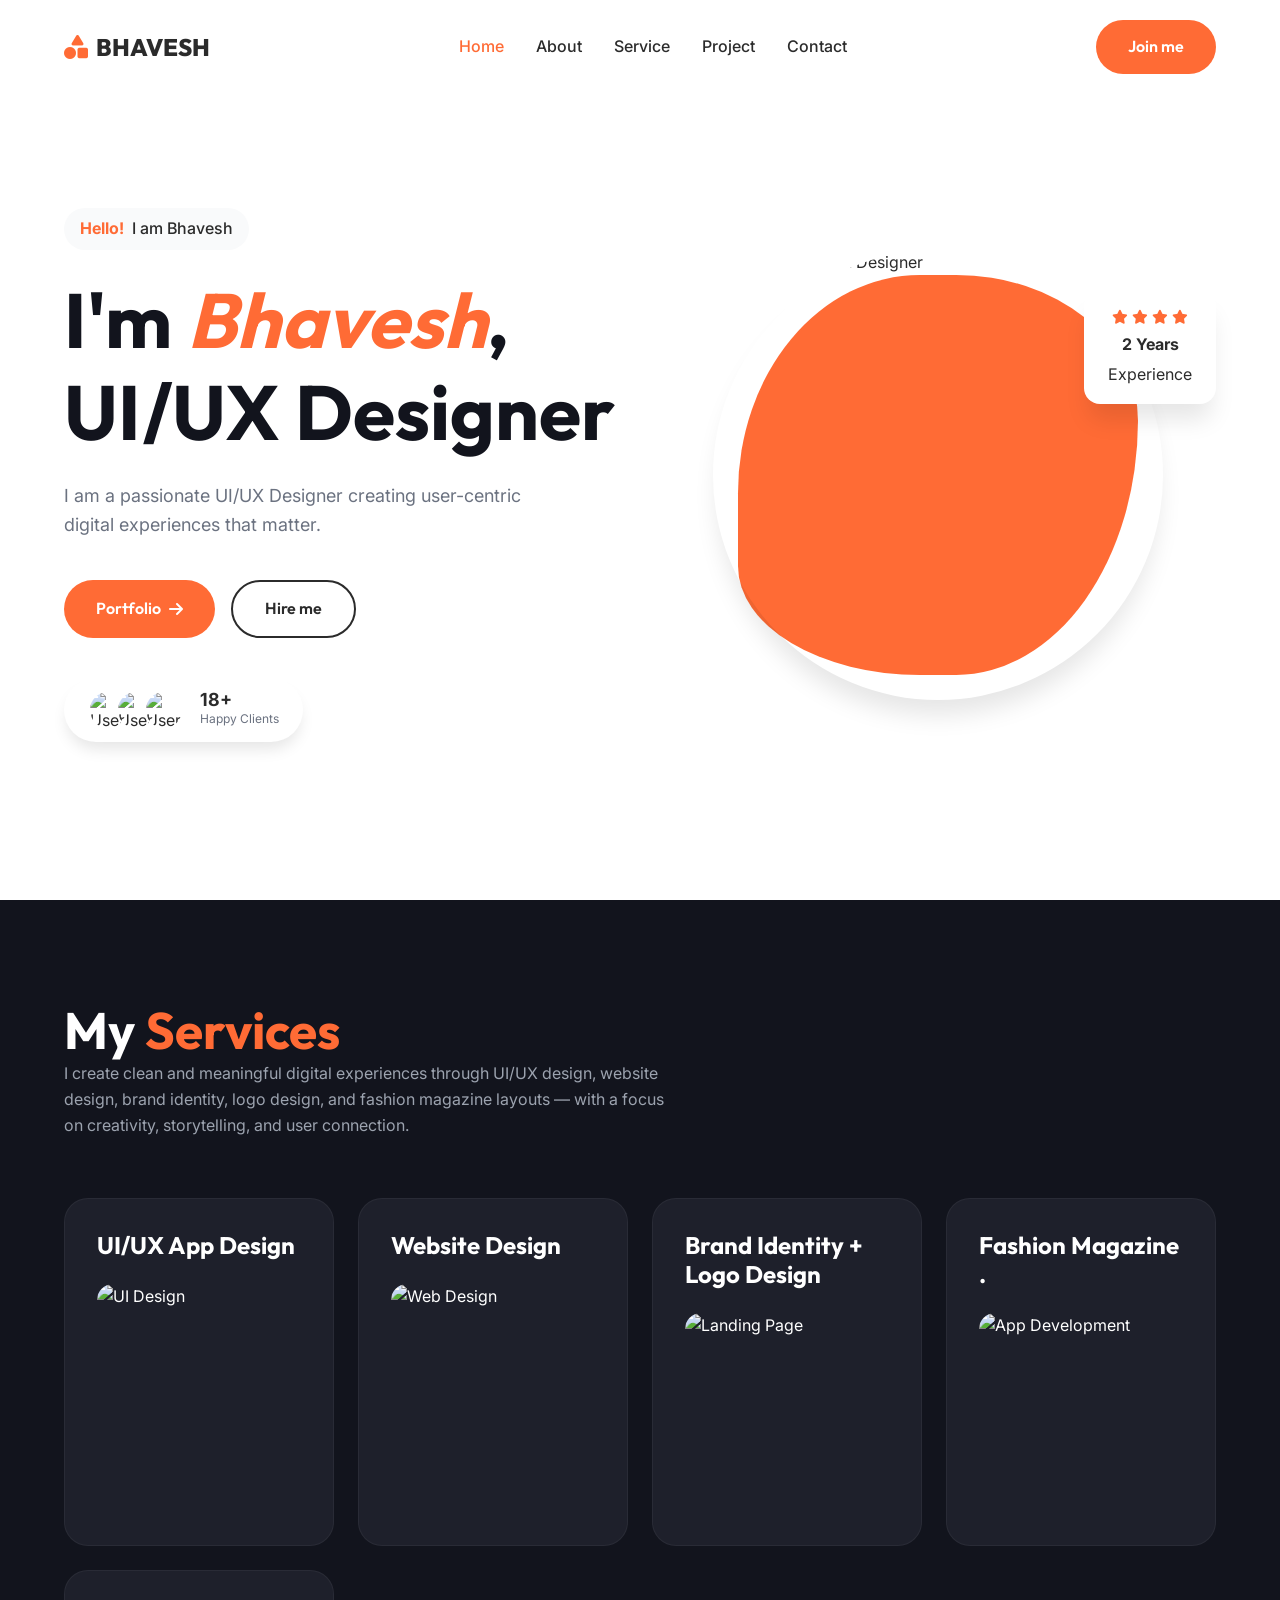
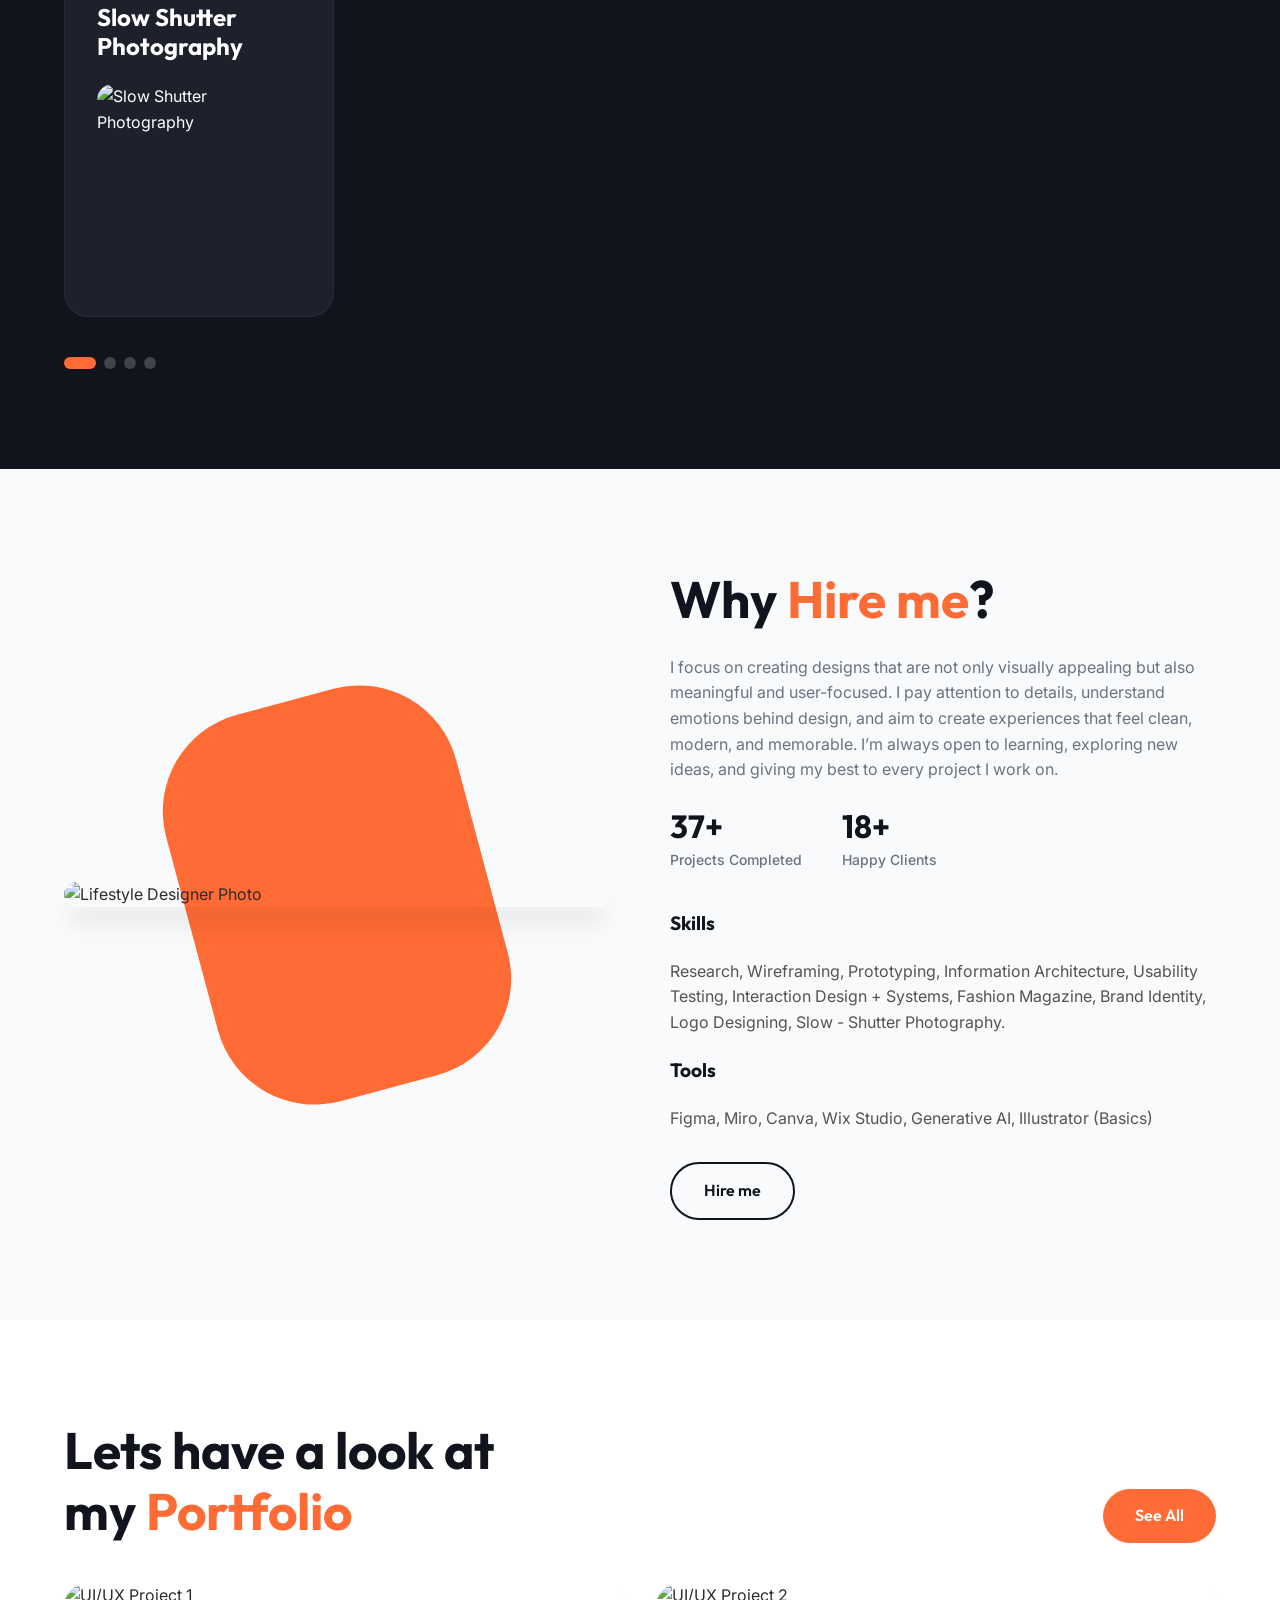
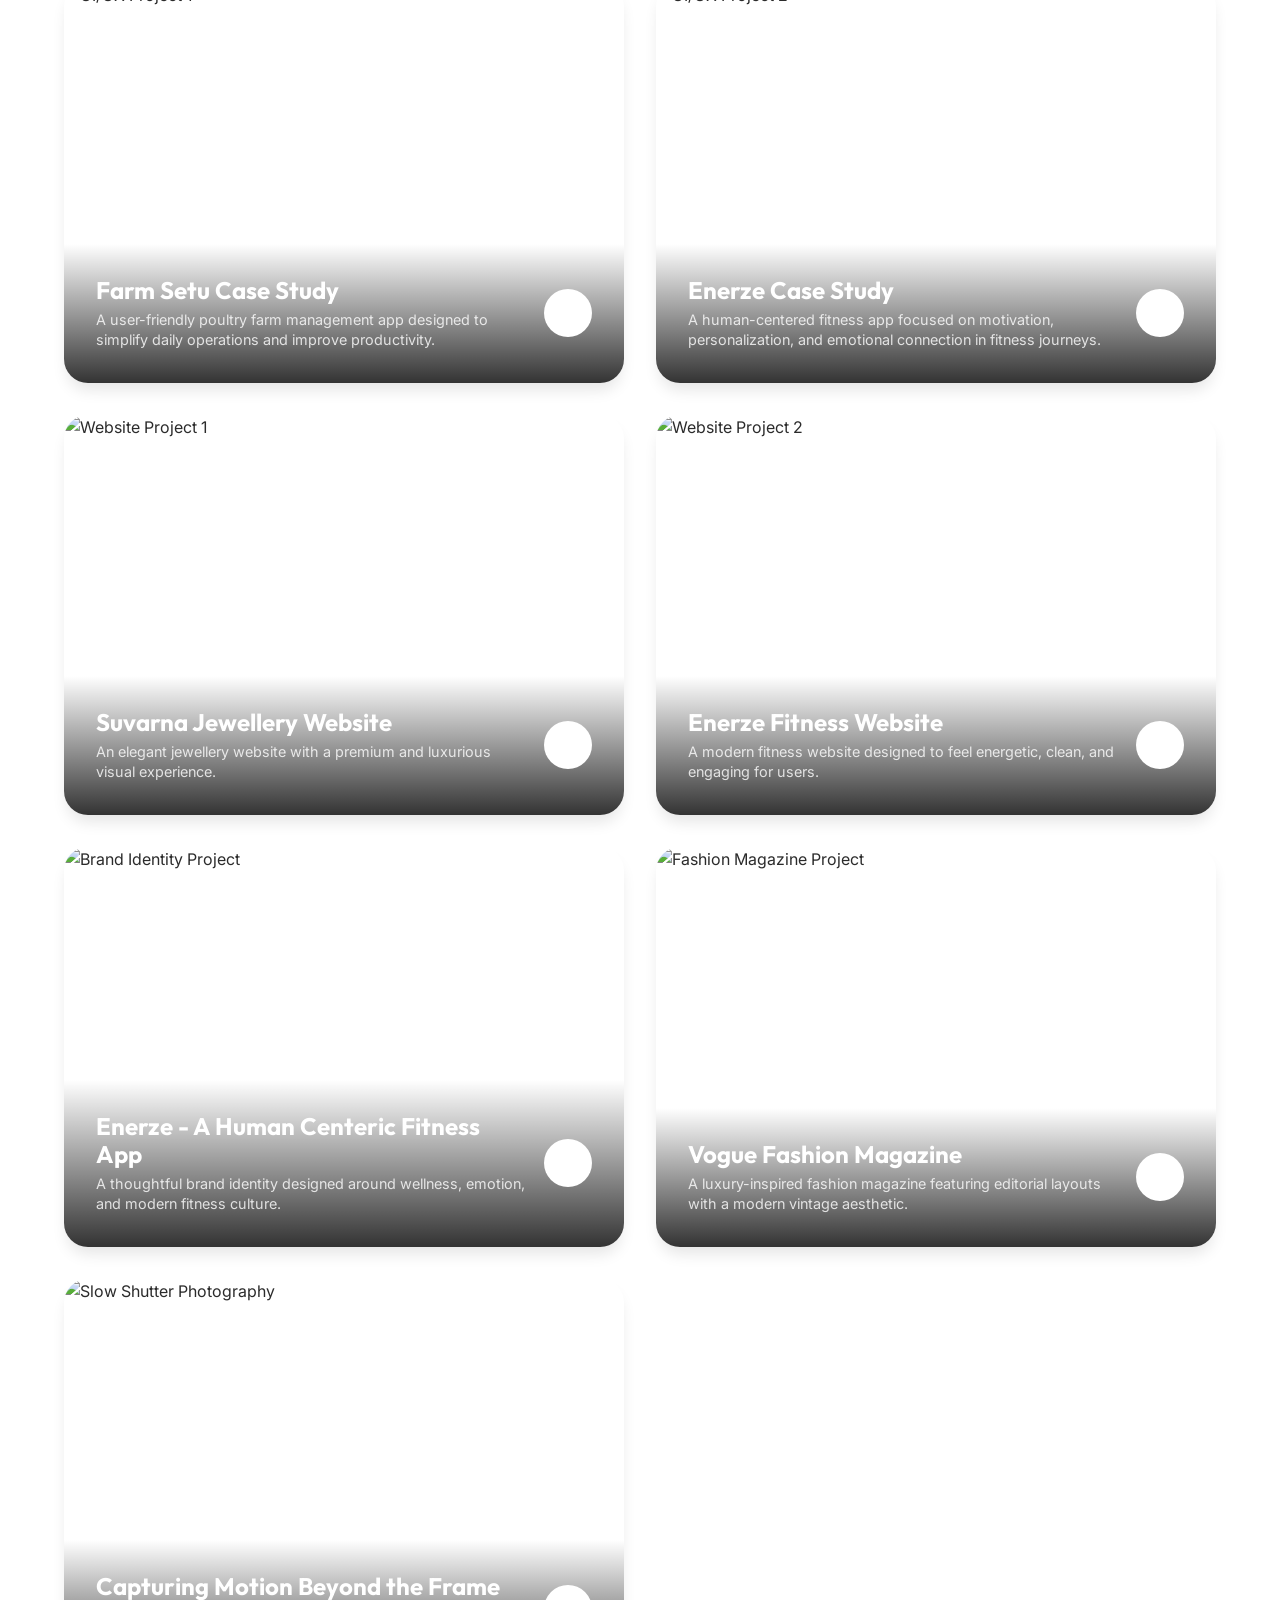
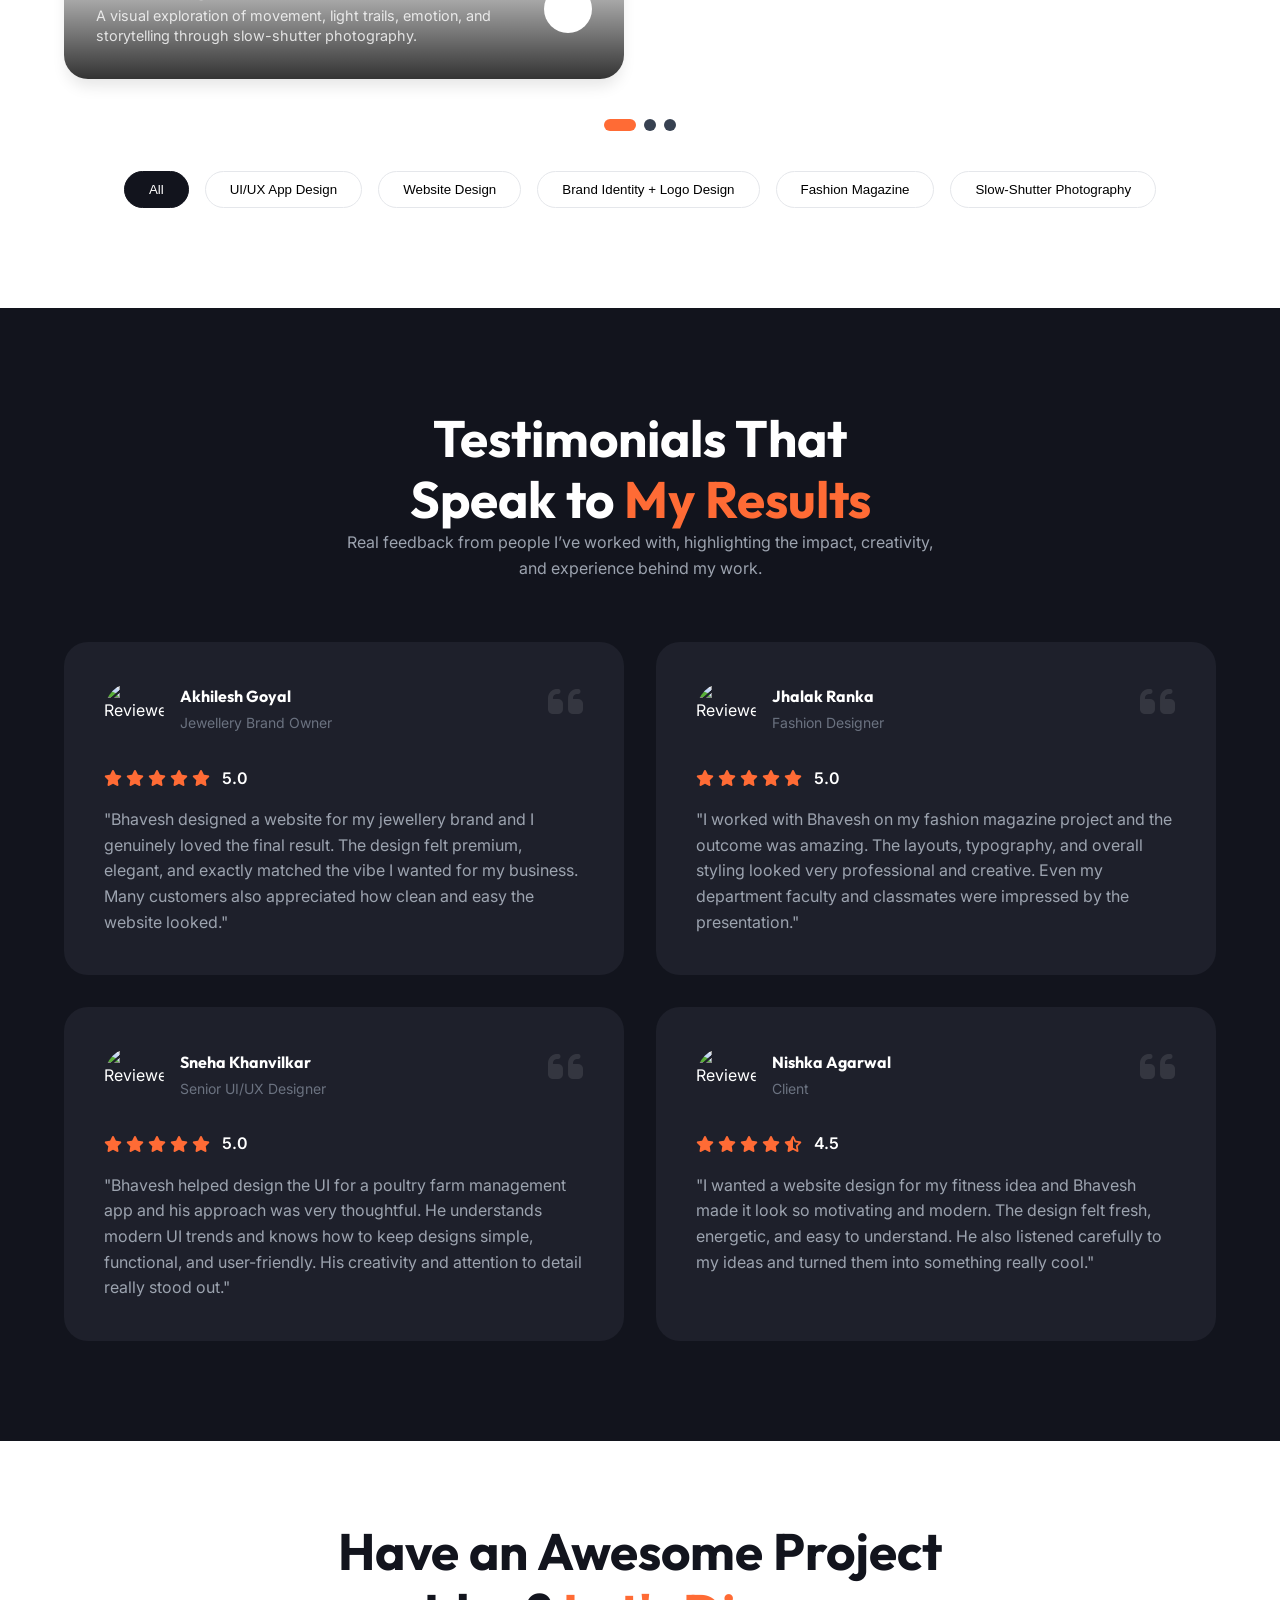
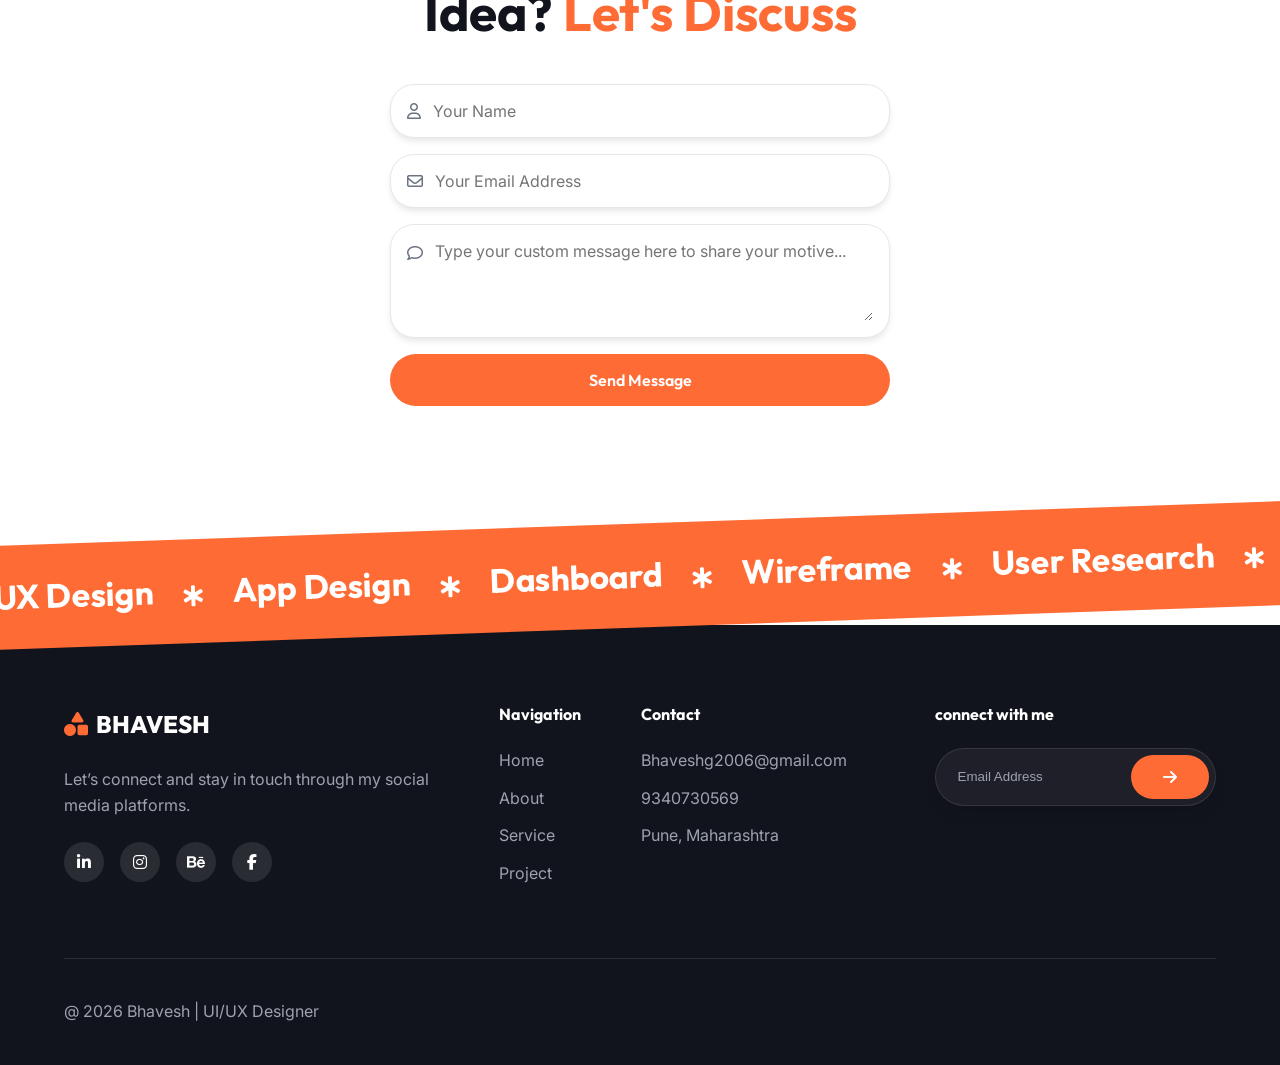
==== index.html @ 9fb7fb45 "Add files via upload" ====
<!DOCTYPE html>
<html lang="en">
<head>
    <meta charset="UTF-8">
    <meta name="viewport" content="width=device-width, initial-scale=1.0">
    <title>Bhavesh - UI/UX Designer</title>
    <link rel="stylesheet" href="styles.css">
    <!-- Google Fonts -->
    <link href="https://fonts.googleapis.com/css2?family=Outfit:wght@300;400;500;600;700;800&family=Inter:wght@400;500;600&display=swap" rel="stylesheet">
    <!-- FontAwesome for icons -->
    <link rel="stylesheet" href="https://cdnjs.cloudflare.com/ajax/libs/font-awesome/6.4.0/css/all.min.css">
</head>
<body>

    <!-- Sticky Navbar -->
    <header class="navbar" id="navbar">
        <div class="container nav-container">
            <a href="#" class="logo">
                <span class="icon"><i class="fa-solid fa-shapes"></i></span>
                BHAVESH
            </a>
            <nav class="nav-links">
                <a href="#home" class="active">Home</a>
                <a href="#about">About</a>
                <a href="#services">Service</a>
                <a href="#portfolio">Project</a>
                <a href="#contact">Contact</a>
            </nav>
            <a href="#contact" class="btn btn-primary">Join me</a>
            <button class="mobile-menu-btn"><i class="fa-solid fa-bars"></i></button>
        </div>
    </header>

    <!-- Hero Section -->
    <section class="hero" id="home">
        <div class="container hero-container">
            <div class="hero-content">
                <div class="hero-badge">
                    <span>Hello!</span> I am Bhavesh
                </div>
                <h1>I'm <i>Bhavesh</i>,<br>UI/UX Designer</h1>
                <p>I am a passionate UI/UX Designer creating user-centric digital experiences that matter.</p>
                
                <div class="hero-actions">
                    <a href="#portfolio" class="btn btn-primary">Portfolio <i class="fa-solid fa-arrow-right"></i></a>
                    <a href="#contact" class="btn btn-outline">Hire me</a>
                </div>
                
                <div class="social-proof-badge">
                    <div class="avatars">
                        <img src="assets/portrait_photo.png" alt="User">
                        <img src="https://randomuser.me/api/portraits/women/68.jpg" alt="User">
                        <img src="https://randomuser.me/api/portraits/men/46.jpg" alt="User">
                    </div>
                    <div class="proof-text">
                        <strong>18+</strong>
                        <span>Happy Clients</span>
                    </div>
                </div>
            </div>
            
            <div class="hero-image-wrapper">
                <div class="orange-blob"></div>
                <img src="assets/bhavesh_photo.jpg" alt="Bhavesh - UI/UX Designer" class="hero-portrait">
                
                <div class="floating-badge experience-badge">
                    <div class="stars">
                        <i class="fa-solid fa-star"></i>
                        <i class="fa-solid fa-star"></i>
                        <i class="fa-solid fa-star"></i>
                        <i class="fa-solid fa-star"></i>
                    </div>
                    <strong>2 Years</strong>
                    <span>Experience</span>
                </div>
            </div>
        </div>
    </section>

    <!-- My Services -->
    <section class="services section-dark" id="services">
        <div class="container">
            <div class="section-header">
                <h2>My <span>Services</span></h2>
                <p>I create clean and meaningful digital experiences through UI/UX design, website design, brand identity, logo design, and fashion magazine layouts — with a focus on creativity, storytelling, and user connection.</p>
            </div>
            
            <div class="services-grid">
                <!-- Card 1 -->
                <div class="service-card">
                    <div class="card-content">
                        <h3>UI/UX App Design</h3>
                        <div class="mockup-img">
                            <img src="assets/service_uiux.png" alt="UI Design">
                        </div>
                    </div>
                </div>
                <!-- Card 2 -->
                <div class="service-card">
                    <div class="card-content">
                        <h3>Website Design</h3>
                        <div class="mockup-img">
                            <img src="assets/service_website.png" alt="Web Design">
                        </div>
                    </div>
                </div>
                <!-- Card 3 -->
                <div class="service-card">
                    <div class="card-content">
                        <h3>Brand Identity + Logo Design</h3>
                        <div class="mockup-img">
                            <img src="assets/service_brand.png" alt="Landing Page">
                        </div>
                    </div>
                </div>
                <!-- Card 4 -->
                <div class="service-card">
                    <div class="card-content">
                        <h3>Fashion Magazine .</h3>
                        <div class="mockup-img">
                            <img src="assets/service_fashion.jpg" alt="App Development">
                        </div>
                    </div>
                </div>
                <!-- Card 5 -->
                <div class="service-card">
                    <div class="card-content">
                        <h3>Slow Shutter Photography</h3>
                        <div class="mockup-img">
                            <img src="assets/slowshutter.png" alt="Slow Shutter Photography">
                        </div>
                    </div>
                </div>
            </div>
            
            <div class="slider-dots">
                <span class="dot active"></span>
                <span class="dot"></span>
                <span class="dot"></span>
                <span class="dot"></span>
            </div>
        </div>
    </section>

    <!-- Why Hire Me -->
    <section class="why-hire-me" id="about">
        <div class="container split-layout">
            <div class="split-left">
                <div class="orange-blob-small"></div>
                <img src="assets/bhavesh_photo.jpg" alt="Lifestyle Designer Photo" class="lifestyle-photo">
            </div>
            <div class="split-right">
                <h2>Why <span>Hire me</span>?</h2>
                <p>I focus on creating designs that are not only visually appealing but also meaningful and user-focused. I pay attention to details, understand emotions behind design, and aim to create experiences that feel clean, modern, and memorable. I’m always open to learning, exploring new ideas, and giving my best to every project I work on.</p>
                
                <div class="stats-row">
                    <div class="stat-item">
                        <h3>37+</h3>
                        <p>Projects Completed</p>
                    </div>
                    <div class="stat-item">
                        <h3>18+</h3>
                        <p>Happy Clients</p>
                    </div>
                </div>
                
                <div class="skills-tools" style="margin: 30px 0;">
                    <div class="st-group" style="margin-bottom: 20px;">
                        <h3 style="font-size: 1.2rem; margin-bottom: 10px;">Skills</h3>
                        <p style="font-size: 1rem; color: var(--text-color); opacity: 0.8;">Research, Wireframing, Prototyping, Information Architecture, Usability Testing, Interaction Design + Systems, Fashion Magazine, Brand Identity, Logo Designing, Slow - Shutter Photography.</p>
                    </div>
                    <div class="st-group">
                        <h3 style="font-size: 1.2rem; margin-bottom: 10px;">Tools</h3>
                        <p style="font-size: 1rem; color: var(--text-color); opacity: 0.8;">Figma, Miro, Canva, Wix Studio, Generative AI, Illustrator (Basics)</p>
                    </div>
                </div>
                
                <a href="#contact" class="btn btn-outline-dark">Hire me</a>
            </div>
        </div>
    </section>

    <!-- Portfolio Section -->
    <section class="portfolio" id="portfolio">
        <div class="container">
            <div class="portfolio-header">
                <h2>Lets have a look at<br>my <span>Portfolio</span></h2>
                <a href="#" class="btn btn-primary">See All</a>
            </div>
            
            <div class="portfolio-grid">
                <!-- UI/UX App Design Projects -->
                <div class="portfolio-card" data-category="ui-ux-design">
                    <img src="assets/proj_farmsetu.png" alt="UI/UX Project 1">
                    <div class="card-overlay">
                        <div class="project-info" style="align-items: center;">
                            <div class="project-text" style="flex: 1; padding-right: 15px;">
                                <h3 style="margin-bottom: 5px;">Farm Setu Case Study</h3>
                                <p style="font-size: 0.9rem; color: rgba(255, 255, 255, 0.8); line-height: 1.4;">A user-friendly poultry farm management app designed to simplify daily operations and improve productivity.</p>
                            </div>
                            <a href="https://drive.google.com/drive/folders/1EF_bBRnTRsWuikPakg3Q8mgyDgQb2FhT?usp=drive_link" target="_blank" class="arrow-btn" style="flex-shrink: 0;"><i class="fa-solid fa-arrow-up-right"></i></a>
                        </div>
                    </div>
                </div>
                <div class="portfolio-card" data-category="ui-ux-design">
                    <img src="assets/proj_enerze_ui.png" alt="UI/UX Project 2">
                    <div class="card-overlay">
                        <div class="project-info" style="align-items: center;">
                            <div class="project-text" style="flex: 1; padding-right: 15px;">
                                <h3 style="margin-bottom: 5px;">Enerze Case Study</h3>
                                <p style="font-size: 0.9rem; color: rgba(255, 255, 255, 0.8); line-height: 1.4;">A human-centered fitness app focused on motivation, personalization, and emotional connection in fitness journeys.</p>
                            </div>
                            <a href="https://drive.google.com/drive/folders/1GV919676zjKVQd9qL3Yy5q_I9a2NFrxW?usp=drive_link" target="_blank" class="arrow-btn" style="flex-shrink: 0;"><i class="fa-solid fa-arrow-up-right"></i></a>
                        </div>
                    </div>
                </div>
                
                <!-- Website Design Projects -->
                <div class="portfolio-card" data-category="website-design">
                    <img src="assets/proj_suvarna.png" alt="Website Project 1">
                    <div class="card-overlay">
                        <div class="project-info" style="align-items: center;">
                            <div class="project-text" style="flex: 1; padding-right: 15px;">
                                <h3 style="margin-bottom: 5px;">Suvarna Jewellery Website</h3>
                                <p style="font-size: 0.9rem; color: rgba(255, 255, 255, 0.8); line-height: 1.4;">An elegant jewellery website with a premium and luxurious visual experience.</p>
                            </div>
                            <a href="https://drive.google.com/drive/folders/1lu3rRhd7HAnhIgp7hNqebp-u8Y56oe5R?usp=drive_link" target="_blank" class="arrow-btn" style="flex-shrink: 0;"><i class="fa-solid fa-arrow-up-right"></i></a>
                        </div>
                    </div>
                </div>
                <div class="portfolio-card" data-category="website-design">
                    <img src="assets/proj_enerze_web.png" alt="Website Project 2">
                    <div class="card-overlay">
                        <div class="project-info" style="align-items: center;">
                            <div class="project-text" style="flex: 1; padding-right: 15px;">
                                <h3 style="margin-bottom: 5px;">Enerze Fitness Website</h3>
                                <p style="font-size: 0.9rem; color: rgba(255, 255, 255, 0.8); line-height: 1.4;">A modern fitness website designed to feel energetic, clean, and engaging for users.</p>
                            </div>
                            <a href="https://drive.google.com/drive/folders/1wwlCuh2RdouvPPcEPeuqseq80A__HihN?usp=drive_link" target="_blank" class="arrow-btn" style="flex-shrink: 0;"><i class="fa-solid fa-arrow-up-right"></i></a>
                        </div>
                    </div>
                </div>
                
                <!-- Brand Identity + Logo Design -->
                <div class="portfolio-card" data-category="brand-identity">
                    <img src="assets/proj_enerze_brand.png" alt="Brand Identity Project">
                    <div class="card-overlay">
                        <div class="project-info" style="align-items: center;">
                            <div class="project-text" style="flex: 1; padding-right: 15px;">
                                <h3 style="margin-bottom: 5px;">Enerze - A Human Centeric Fitness App</h3>
                                <p style="font-size: 0.9rem; color: rgba(255, 255, 255, 0.8); line-height: 1.4;">A thoughtful brand identity designed around wellness, emotion, and modern fitness culture.</p>
                            </div>
                            <a href="https://drive.google.com/drive/folders/1aCTPs8X3vYUVm7zhaO5v2m0--A7r2L4U?usp=drive_link" target="_blank" class="arrow-btn" style="flex-shrink: 0;"><i class="fa-solid fa-arrow-up-right"></i></a>
                        </div>
                    </div>
                </div>
                
                <!-- Fashion Magazine -->
                <div class="portfolio-card" data-category="fashion-magazine">
                    <img src="assets/proj_vogue.png" alt="Fashion Magazine Project">
                    <div class="card-overlay">
                        <div class="project-info" style="align-items: center;">
                            <div class="project-text" style="flex: 1; padding-right: 15px;">
                                <h3 style="margin-bottom: 5px;">Vogue Fashion Magazine</h3>
                                <p style="font-size: 0.9rem; color: rgba(255, 255, 255, 0.8); line-height: 1.4;">A luxury-inspired fashion magazine featuring editorial layouts with a modern vintage aesthetic.</p>
                            </div>
                            <a href="https://drive.google.com/drive/folders/155RbduFzEZIZ7FCrZx2Irq9E_95pd9y2?usp=drive_link" target="_blank" class="arrow-btn" style="flex-shrink: 0;"><i class="fa-solid fa-arrow-up-right"></i></a>
                        </div>
                    </div>
                </div>
                
                <!-- Slow Shutter Photography -->
                <div class="portfolio-card" data-category="slow-shutter">
                    <img src="assets/proj_slowshutter_cover.png" alt="Slow Shutter Photography">
                    <div class="card-overlay">
                        <div class="project-info" style="align-items: center;">
                            <div class="project-text" style="flex: 1; padding-right: 15px;">
                                <h3 style="margin-bottom: 5px;">Capturing Motion Beyond the Frame</h3>
                                <p style="font-size: 0.9rem; color: rgba(255, 255, 255, 0.8); line-height: 1.4;">A visual exploration of movement, light trails, emotion, and storytelling through slow-shutter photography.</p>
                            </div>
                            <a href="https://drive.google.com/drive/folders/1E2UBn8DbjGmN8yY08xZIDGSNAuygYSKO?usp=drive_link" target="_blank" class="arrow-btn" style="flex-shrink: 0;"><i class="fa-solid fa-arrow-up-right"></i></a>
                        </div>
                    </div>
                </div>
            </div>
            
            <div class="slider-dots center-dots mt-40">
                <span class="dot active"></span>
                <span class="dot"></span>
                <span class="dot"></span>
            </div>

            <div class="portfolio-filters mt-40">
                <button class="filter-btn active" data-filter="all">All</button>
                <button class="filter-btn" data-filter="ui-ux-design">UI/UX App Design</button>
                <button class="filter-btn" data-filter="website-design">Website Design</button>
                <button class="filter-btn" data-filter="brand-identity">Brand Identity + Logo Design</button>
                <button class="filter-btn" data-filter="fashion-magazine">Fashion Magazine</button>
                <button class="filter-btn" data-filter="slow-shutter">Slow-Shutter Photography</button>
            </div>
        </div>
    </section>

    <!-- Testimonials -->
    <section class="testimonials section-dark">
        <div class="container">
            <div class="section-header center">
                <h2>Testimonials That<br>Speak to <span>My Results</span></h2>
                <p>Real feedback from people I’ve worked with, highlighting the impact, creativity, and experience behind my work.</p>
            </div>
            
            <div class="testimonial-grid">
                <div class="testimonial-card">
                    <i class="fa-solid fa-quote-left quote-icon"></i>
                    <div class="reviewer">
                        <img src="assets/testi_akhilesh.jpg" alt="Reviewer">
                        <div class="reviewer-info">
                            <h4>Akhilesh Goyal</h4>
                            <span>Jewellery Brand Owner</span>
                        </div>
                    </div>
                    <div class="stars">
                        <i class="fa-solid fa-star"></i><i class="fa-solid fa-star"></i><i class="fa-solid fa-star"></i><i class="fa-solid fa-star"></i><i class="fa-solid fa-star"></i>
                        <span>5.0</span>
                    </div>
                    <p>"Bhavesh designed a website for my jewellery brand and I genuinely loved the final result. The design felt premium, elegant, and exactly matched the vibe I wanted for my business. Many customers also appreciated how clean and easy the website looked."</p>
                </div>
                
                <div class="testimonial-card">
                    <i class="fa-solid fa-quote-left quote-icon"></i>
                    <div class="reviewer">
                        <img src="assets/testi_jhalak.png" alt="Reviewer">
                        <div class="reviewer-info">
                            <h4>Jhalak Ranka</h4>
                            <span>Fashion Designer</span>
                        </div>
                    </div>
                    <div class="stars">
                        <i class="fa-solid fa-star"></i><i class="fa-solid fa-star"></i><i class="fa-solid fa-star"></i><i class="fa-solid fa-star"></i><i class="fa-solid fa-star"></i>
                        <span>5.0</span>
                    </div>
                    <p>"I worked with Bhavesh on my fashion magazine project and the outcome was amazing. The layouts, typography, and overall styling looked very professional and creative. Even my department faculty and classmates were impressed by the presentation."</p>
                </div>
                
                <div class="testimonial-card">
                    <i class="fa-solid fa-quote-left quote-icon"></i>
                    <div class="reviewer">
                        <img src="assets/testi_sneha.jpg" alt="Reviewer">
                        <div class="reviewer-info">
                            <h4>Sneha Khanvilkar</h4>
                            <span>Senior UI/UX Designer</span>
                        </div>
                    </div>
                    <div class="stars">
                        <i class="fa-solid fa-star"></i><i class="fa-solid fa-star"></i><i class="fa-solid fa-star"></i><i class="fa-solid fa-star"></i><i class="fa-solid fa-star"></i>
                        <span>5.0</span>
                    </div>
                    <p>"Bhavesh helped design the UI for a poultry farm management app and his approach was very thoughtful. He understands modern UI trends and knows how to keep designs simple, functional, and user-friendly. His creativity and attention to detail really stood out."</p>
                </div>
                
                <div class="testimonial-card">
                    <i class="fa-solid fa-quote-left quote-icon"></i>
                    <div class="reviewer">
                        <img src="assets/testi_nishka.jpg" alt="Reviewer">
                        <div class="reviewer-info">
                            <h4>Nishka Agarwal</h4>
                            <span>Client</span>
                        </div>
                    </div>
                    <div class="stars">
                        <i class="fa-solid fa-star"></i><i class="fa-solid fa-star"></i><i class="fa-solid fa-star"></i><i class="fa-solid fa-star"></i><i class="fa-solid fa-star-half-stroke"></i>
                        <span>4.5</span>
                    </div>
                    <p>"I wanted a website design for my fitness idea and Bhavesh made it look so motivating and modern. The design felt fresh, energetic, and easy to understand. He also listened carefully to my ideas and turned them into something really cool."</p>
                </div>
            </div>
        </div>
    </section>

    <!-- CTA Banner -->
    <section class="cta-banner" id="contact">
        <div class="container center">
            <h2>Have an Awesome Project<br>Idea? <span>Let's Discuss</span></h2>
            
            <form action="https://formspree.io/f/xlgvprko" method="POST" class="contact-form">
                <div class="input-wrapper">
                    <i class="fa-regular fa-user"></i>
                    <input type="text" name="name" placeholder="Your Name" required>
                </div>
                <div class="input-wrapper">
                    <i class="fa-regular fa-envelope"></i>
                    <input type="email" name="email" placeholder="Your Email Address" required>
                </div>
                <div class="input-wrapper" style="align-items: flex-start; padding-top: 16px;">
                    <i class="fa-regular fa-comment" style="margin-top: 4px;"></i>
                    <textarea name="message" placeholder="Type your custom message here to share your motive..." rows="4" required style="width: 100%; border: none; outline: none; font-family: var(--font-body); font-size: 16px; resize: vertical; background: transparent;"></textarea>
                </div>
                <button type="submit" class="btn btn-primary" style="width: 100%; justify-content: center; padding: 16px;">Send Message</button>
            </form>
        </div>
    </section>

    <!-- Scrolling Marquee -->
    <div class="marquee-wrapper">
        <div class="marquee">
            <span>UX Design</span> <i class="fa-solid fa-star-of-life"></i>
            <span>App Design</span> <i class="fa-solid fa-star-of-life"></i>
            <span>Dashboard</span> <i class="fa-solid fa-star-of-life"></i>
            <span>Wireframe</span> <i class="fa-solid fa-star-of-life"></i>
            <span>User Research</span> <i class="fa-solid fa-star-of-life"></i>
            <!-- Duplicate for infinite scroll -->
            <span>UX Design</span> <i class="fa-solid fa-star-of-life"></i>
            <span>App Design</span> <i class="fa-solid fa-star-of-life"></i>
            <span>Dashboard</span> <i class="fa-solid fa-star-of-life"></i>
            <span>Wireframe</span> <i class="fa-solid fa-star-of-life"></i>
            <span>User Research</span> <i class="fa-solid fa-star-of-life"></i>
        </div>
    </div>

    <!-- Footer -->
    <footer class="footer section-dark">
        <div class="container">
            <div class="footer-top">
                <div class="footer-brand">
                    <a href="#" class="logo">
                        <span class="icon"><i class="fa-solid fa-shapes"></i></span>
                        BHAVESH
                    </a>
                    <p>Let’s connect and stay in touch through my social media platforms.</p>
                    <div class="social-links">
                        <a href="https://www.linkedin.com/in/bhavesh-goyal-04851234a" target="_blank"><i class="fa-brands fa-linkedin-in"></i></a>
                        <a href="https://www.instagram.com/_whynot.be_?igsh=dDE4NHVvMzBtOGp6" target="_blank"><i class="fa-brands fa-instagram"></i></a>
                        <a href="https://www.behance.net/onlinebuddy2" target="_blank"><i class="fa-brands fa-behance"></i></a>
                        <a href="https://www.facebook.com/bhavesh.goyal.754570" target="_blank"><i class="fa-brands fa-facebook-f"></i></a>
                    </div>
                </div>
                
                <div class="footer-links">
                    <div class="link-column">
                        <h4>Navigation</h4>
                        <a href="#home">Home</a>
                        <a href="#about">About</a>
                        <a href="#services">Service</a>
                        <a href="#portfolio">Project</a>
                    </div>
                    <div class="link-column">
                        <h4>Contact</h4>
                        <a href="mailto:Bhaveshg2006@gmail.com">Bhaveshg2006@gmail.com</a>
                        <a href="tel:9340730569">9340730569</a>
                        <a href="#">Pune, Maharashtra</a>
                    </div>
                </div>
                
                <div class="footer-newsletter">
                    <h4>connect with me</h4>
                    <form class="email-form dark-form">
                        <input type="email" placeholder="Email Address" required>
                        <button type="submit" class="btn btn-primary"><i class="fa-solid fa-arrow-right"></i></button>
                    </form>
                </div>
            </div>
            
            <div class="footer-bottom">
                <p>@ 2026 Bhavesh | UI/UX Designer</p>
            </div>
        </div>
    </footer>

    <script src="script.js"></script>
</body>
</html>
---- styles.css ----
/* ========== VARIABLES ========== */
:root {
    --primary: #FF6B35;
    --primary-light: #FF8559;
    --dark: #12141D;
    --dark-card: #1E202B;
    --text-dark: #2B2B2B;
    --text-light: #6B7280;
    --bg-white: #FFFFFF;
    --bg-gray: #F9FAFB;
    
    --font-heading: 'Outfit', sans-serif;
    --font-body: 'Inter', sans-serif;
    
    --radius-sm: 8px;
    --radius-md: 16px;
    --radius-lg: 24px;
    --radius-full: 9999px;
    
    --shadow-sm: 0 4px 6px -1px rgba(0, 0, 0, 0.1);
    --shadow-md: 0 10px 15px -3px rgba(0, 0, 0, 0.1);
    --shadow-lg: 0 20px 25px -5px rgba(0, 0, 0, 0.1);
    
    --transition: all 0.3s ease;
}

/* ========== RESET & BASE ========== */
* {
    margin: 0;
    padding: 0;
    box-sizing: border-box;
}

html {
    scroll-behavior: smooth;
}

body {
    font-family: var(--font-body);
    color: var(--text-dark);
    background-color: var(--bg-white);
    line-height: 1.6;
    overflow-x: hidden;
}

h1, h2, h3, h4, h5, h6 {
    font-family: var(--font-heading);
    font-weight: 700;
    line-height: 1.2;
    color: var(--dark);
}

h1 { font-size: clamp(40px, 6vw, 80px); }
h2 { font-size: clamp(32px, 4vw, 56px); }
h3 { font-size: 24px; }

a {
    text-decoration: none;
    color: inherit;
    transition: var(--transition);
}

ul {
    list-style: none;
}

img {
    max-width: 100%;
    height: auto;
    display: block;
}

.container {
    width: 100%;
    max-width: 1200px;
    margin: 0 auto;
    padding: 0 24px;
}

.section-dark {
    background-color: var(--dark);
    color: var(--bg-white);
}

.section-dark h2, .section-dark h3, .section-dark h4 {
    color: var(--bg-white);
}

.section-dark p {
    color: #9CA3AF;
}

section {
    padding: 100px 0;
}

.center {
    text-align: center;
}

.mt-40 {
    margin-top: 40px;
}

/* Typography Highlights */
h1 i, h2 i, h3 i {
    color: var(--primary);
    font-style: italic;
}

h2 span {
    color: var(--primary);
}

/* ========== BUTTONS ========== */
.btn {
    display: inline-flex;
    align-items: center;
    justify-content: center;
    gap: 8px;
    padding: 14px 32px;
    border-radius: var(--radius-full);
    font-family: var(--font-heading);
    font-weight: 600;
    font-size: 16px;
    cursor: pointer;
    transition: var(--transition);
    border: none;
}

.btn-primary {
    background-color: var(--primary);
    color: white;
}

.btn-primary:hover {
    background-color: var(--primary-light);
    transform: translateY(-2px);
    box-shadow: 0 10px 20px rgba(255, 107, 53, 0.3);
}

.btn-outline {
    background-color: transparent;
    color: var(--text-dark);
    border: 2px solid var(--text-dark);
}

.btn-outline:hover {
    background-color: var(--text-dark);
    color: white;
}

.btn-outline-dark {
    background-color: transparent;
    color: var(--dark);
    border: 2px solid var(--dark);
}

.btn-outline-dark:hover {
    background-color: var(--dark);
    color: white;
}

.arrow-btn {
    width: 48px;
    height: 48px;
    border-radius: 50%;
    background-color: var(--dark);
    color: white;
    display: flex;
    align-items: center;
    justify-content: center;
    font-size: 20px;
}

.arrow-btn:hover {
    background-color: var(--primary);
    transform: rotate(45deg);
}

/* ========== NAVBAR ========== */
.navbar {
    position: fixed;
    top: 0;
    left: 0;
    width: 100%;
    padding: 20px 0;
    z-index: 1000;
    transition: var(--transition);
    background-color: transparent;
}

.navbar.scrolled {
    background-color: rgba(255, 255, 255, 0.95);
    backdrop-filter: blur(10px);
    box-shadow: var(--shadow-sm);
    padding: 15px 0;
}

.nav-container {
    display: flex;
    justify-content: space-between;
    align-items: center;
}

.logo {
    font-family: var(--font-heading);
    font-weight: 800;
    font-size: 24px;
    display: flex;
    align-items: center;
    gap: 8px;
}

.logo .icon {
    color: var(--primary);
}

.nav-links {
    display: flex;
    gap: 32px;
}

.nav-links a {
    font-weight: 500;
    color: var(--text-dark);
    position: relative;
}

.nav-links a:hover, .nav-links a.active {
    color: var(--primary);
}

.mobile-menu-btn {
    display: none;
    background: none;
    border: none;
    font-size: 24px;
    cursor: pointer;
}

/* ========== HERO SECTION ========== */
.hero {
    padding-top: 150px;
    min-height: 100vh;
    display: flex;
    align-items: center;
}

.hero-container {
    display: flex;
    align-items: center;
    justify-content: space-between;
    gap: 40px;
}

.hero-content {
    flex: 1;
}

.hero-badge {
    display: inline-flex;
    align-items: center;
    gap: 8px;
    padding: 8px 16px;
    background-color: var(--bg-gray);
    border-radius: var(--radius-full);
    font-weight: 500;
    margin-bottom: 24px;
}

.hero-badge span {
    color: var(--primary);
    font-weight: 700;
}

.hero h1 {
    margin-bottom: 24px;
}

.hero p {
    font-size: 18px;
    color: var(--text-light);
    max-width: 480px;
    margin-bottom: 40px;
}

.hero-actions {
    display: flex;
    gap: 16px;
    margin-bottom: 40px;
}

.social-proof-badge {
    display: flex;
    align-items: center;
    gap: 16px;
    background: white;
    padding: 12px 24px;
    border-radius: var(--radius-full);
    box-shadow: var(--shadow-md);
    width: fit-content;
}

.avatars {
    display: flex;
}

.avatars img {
    width: 40px;
    height: 40px;
    border-radius: 50%;
    border: 2px solid white;
    margin-left: -12px;
    object-fit: cover;
}

.avatars img:first-child {
    margin-left: 0;
}

.proof-text {
    display: flex;
    flex-direction: column;
}

.proof-text strong {
    font-size: 18px;
    line-height: 1;
}

.proof-text span {
    font-size: 12px;
    color: var(--text-light);
}

.hero-image-wrapper {
    flex: 1;
    position: relative;
    display: flex;
    justify-content: center;
}

.orange-blob {
    position: absolute;
    width: 400px;
    height: 400px;
    background-color: var(--primary);
    border-radius: 50% 50% 50% 50% / 60% 40% 70% 30%;
    z-index: -1;
    top: 50%;
    left: 50%;
    transform: translate(-50%, -50%);
    animation: blob-bounce 8s infinite alternate;
}

@keyframes blob-bounce {
    0% { border-radius: 50% 50% 50% 50% / 60% 40% 70% 30%; }
    100% { border-radius: 40% 60% 30% 70% / 50% 60% 30% 50%; }
}

.hero-portrait {
    width: 450px;
    height: 450px;
    object-fit: cover;
    border-radius: 50%;
    box-shadow: var(--shadow-lg);
}

.floating-badge {
    position: absolute;
    background: white;
    padding: 16px 24px;
    border-radius: var(--radius-md);
    box-shadow: var(--shadow-lg);
    display: flex;
    flex-direction: column;
    align-items: center;
    gap: 4px;
    animation: float 4s ease-in-out infinite;
}

.experience-badge {
    top: 40px;
    right: 0;
}

.floating-badge .stars {
    color: var(--primary);
    font-size: 14px;
}

@keyframes float {
    0% { transform: translateY(0px); }
    50% { transform: translateY(-15px); }
    100% { transform: translateY(0px); }
}

/* ========== SERVICES ========== */
.section-header {
    margin-bottom: 60px;
    display: flex;
    flex-direction: column;
    align-items: flex-start;
    max-width: 600px;
}

.section-header.center {
    align-items: center;
    text-align: center;
    margin: 0 auto 60px;
}

.services-grid {
    display: grid;
    grid-template-columns: repeat(4, 1fr);
    gap: 24px;
}

.service-card {
    background-color: var(--dark-card);
    border-radius: var(--radius-lg);
    padding: 32px;
    position: relative;
    overflow: hidden;
    transition: var(--transition);
    border: 1px solid rgba(255,255,255,0.05);
}

.service-card:hover {
    transform: translateY(-10px);
    border-color: var(--primary);
}

.card-content h3 {
    margin-bottom: 24px;
}

.mockup-img {
    border-radius: var(--radius-md);
    overflow: hidden;
    height: 200px;
}

.mockup-img img {
    width: 100%;
    height: 100%;
    object-fit: cover;
}

.service-card .arrow-btn {
    position: absolute;
    bottom: 32px;
    right: 32px;
    background-color: var(--primary);
}

.slider-dots {
    display: flex;
    gap: 8px;
    margin-top: 40px;
}

.slider-dots.center-dots {
    justify-content: center;
}

.dot {
    width: 12px;
    height: 12px;
    border-radius: 50%;
    background-color: #374151;
    cursor: pointer;
    transition: var(--transition);
}

.dot.active {
    width: 32px;
    border-radius: var(--radius-full);
    background-color: var(--primary);
}

.section-dark .dot {
    background-color: rgba(255,255,255,0.2);
}

.section-dark .dot.active {
    background-color: var(--primary);
}


/* ========== WORK EXPERIENCE ========== */
.timeline {
    position: relative;
    max-width: 800px;
    margin: 0 auto;
}

.timeline-item {
    display: flex;
    margin-bottom: 40px;
}

.timeline-left {
    flex: 1;
    text-align: right;
    padding-right: 40px;
}

.timeline-left span {
    color: var(--text-light);
    font-size: 14px;
}

.timeline-center {
    width: 24px;
    display: flex;
    flex-direction: column;
    align-items: center;
    position: relative;
}

.timeline-dot {
    width: 24px;
    height: 24px;
    background-color: white;
    border: 4px solid var(--primary);
    border-radius: 50%;
    z-index: 2;
}

.timeline-line {
    width: 2px;
    background-color: #E5E7EB;
    height: 100%;
    position: absolute;
    top: 24px;
    z-index: 1;
}

.timeline-right {
    flex: 1;
    padding-left: 40px;
    padding-bottom: 24px;
}

.timeline-right p {
    color: var(--text-light);
    margin-top: 8px;
}

/* ========== WHY HIRE ME ========== */
.why-hire-me {
    background-color: var(--bg-gray);
}

.split-layout {
    display: flex;
    align-items: center;
    gap: 60px;
}

.split-left {
    flex: 1;
    position: relative;
}

.orange-blob-small {
    position: absolute;
    width: 300px;
    height: 400px;
    background-color: var(--primary);
    border-radius: 100px;
    z-index: 1;
    top: 50%;
    left: 50%;
    transform: translate(-50%, -50%) rotate(-15deg);
}

.lifestyle-photo {
    position: relative;
    z-index: 2;
    border-radius: var(--radius-lg);
    box-shadow: var(--shadow-lg);
}

.split-right {
    flex: 1;
}

.split-right p {
    color: var(--text-light);
    margin: 24px 0;
}

.stats-row {
    display: flex;
    gap: 40px;
    margin-bottom: 40px;
}

.stat-item h3 {
    font-size: 32px;
    margin-bottom: 4px;
}

.stat-item p {
    margin: 0;
    font-size: 14px;
    font-weight: 500;
}

/* ========== PORTFOLIO ========== */
.portfolio-header {
    display: flex;
    justify-content: space-between;
    align-items: flex-end;
    margin-bottom: 40px;
}

.portfolio-grid {
    display: grid;
    grid-template-columns: repeat(2, 1fr);
    gap: 32px;
}

.portfolio-card {
    position: relative;
    border-radius: var(--radius-lg);
    overflow: hidden;
    height: 400px;
    box-shadow: var(--shadow-md);
}

.portfolio-card img {
    width: 100%;
    height: 100%;
    object-fit: cover;
    transition: transform 0.5s ease;
}

.portfolio-card:hover img {
    transform: scale(1.05);
}

.card-overlay {
    position: absolute;
    bottom: 0;
    left: 0;
    width: 100%;
    padding: 32px;
    background: linear-gradient(to top, rgba(0,0,0,0.8), transparent);
}

.project-info {
    display: flex;
    justify-content: space-between;
    align-items: center;
}

.project-info h3 {
    color: white;
}

.project-info .arrow-btn {
    background-color: white;
    color: var(--dark);
}

.project-info .arrow-btn:hover {
    background-color: var(--primary);
    color: white;
}

.portfolio-filters {
    display: flex;
    justify-content: center;
    flex-wrap: wrap;
    gap: 16px;
}

.filter-btn {
    padding: 10px 24px;
    border-radius: var(--radius-full);
    border: 1px solid #E5E7EB;
    background: white;
    font-weight: 500;
    cursor: pointer;
    transition: var(--transition);
}

.filter-btn:hover, .filter-btn.active {
    background: var(--dark);
    color: white;
    border-color: var(--dark);
}

.badge-icon {
    display: inline-flex;
    align-items: center;
    justify-content: center;
    width: 32px;
    height: 32px;
    background-color: var(--primary);
    color: white;
    border-radius: 50%;
    font-size: 14px;
    vertical-align: middle;
}

/* ========== TESTIMONIALS ========== */
.testimonial-grid {
    display: grid;
    grid-template-columns: repeat(2, 1fr);
    gap: 32px;
}

.testimonial-card {
    background-color: var(--dark-card);
    padding: 40px;
    border-radius: var(--radius-lg);
    position: relative;
}

.quote-icon {
    position: absolute;
    top: 40px;
    right: 40px;
    font-size: 40px;
    color: rgba(255,255,255,0.1);
}

.reviewer {
    display: flex;
    align-items: center;
    gap: 16px;
    margin-bottom: 24px;
}

.reviewer img {
    width: 60px;
    height: 60px;
    border-radius: 50%;
    object-fit: cover;
}

.reviewer-info h4 {
    margin-bottom: 4px;
}

.reviewer-info span {
    color: var(--text-light);
    font-size: 14px;
}

.testimonial-card .stars {
    color: var(--primary);
    margin-bottom: 16px;
    display: flex;
    gap: 4px;
    align-items: center;
}

.testimonial-card .stars span {
    color: white;
    font-weight: 600;
    margin-left: 8px;
}

/* ========== CTA BANNER ========== */
.cta-banner {
    padding: 80px 0;
}

.email-form {
    display: flex;
    max-width: 500px;
    margin: 40px auto;
    padding: 8px;
    background: white;
    border-radius: var(--radius-full);
    box-shadow: var(--shadow-md);
    border: 1px solid #E5E7EB;
}

.contact-form {
    display: flex;
    flex-direction: column;
    max-width: 500px;
    margin: 40px auto;
    gap: 16px;
    background: transparent;
}

.contact-form .input-wrapper {
    background: white;
    border-radius: var(--radius-lg);
    border: 1px solid #E5E7EB;
    padding: 16px;
    box-shadow: var(--shadow-sm);
}


.input-wrapper {
    flex: 1;
    display: flex;
    align-items: center;
    padding: 0 16px;
    gap: 12px;
    color: var(--text-light);
}

.input-wrapper input {
    border: none;
    outline: none;
    width: 100%;
    font-size: 16px;
    font-family: var(--font-body);
}

.trust-badges {
    display: flex;
    justify-content: center;
    gap: 32px;
    flex-wrap: wrap;
}

.trust-badges .badge {
    display: flex;
    align-items: center;
    gap: 8px;
    font-weight: 500;
    color: var(--text-light);
}

.trust-badges i {
    color: var(--dark);
    font-size: 20px;
}

/* ========== MARQUEE ========== */
.marquee-wrapper {
    background-color: var(--primary);
    padding: 24px 0;
    overflow: hidden;
    white-space: nowrap;
    position: relative;
    transform: rotate(-2deg) scale(1.05);
    z-index: 10;
}

.marquee {
    display: inline-block;
    animation: marquee 20s linear infinite;
}

.marquee span {
    font-family: var(--font-heading);
    font-size: 32px;
    font-weight: 700;
    color: white;
    margin: 0 24px;
}

.marquee i {
    color: white;
    font-size: 20px;
}

@keyframes marquee {
    0% { transform: translateX(0); }
    100% { transform: translateX(-50%); }
}

/* ========== BLOG ========== */
.blog-grid {
    display: grid;
    grid-template-columns: repeat(3, 1fr);
    gap: 24px;
}

.blog-card {
    background: white;
    border-radius: var(--radius-lg);
    padding: 24px;
    box-shadow: var(--shadow-sm);
    transition: var(--transition);
}

.blog-card:hover {
    box-shadow: var(--shadow-lg);
    transform: translateY(-5px);
}

.img-wrapper {
    position: relative;
    border-radius: var(--radius-md);
    overflow: hidden;
    height: 220px;
    margin-bottom: 24px;
}

.img-wrapper img {
    width: 100%;
    height: 100%;
    object-fit: cover;
    transition: transform 0.5s ease;
}

.blog-card:hover .img-wrapper img {
    transform: scale(1.05);
}

.card-btn-link {
    position: absolute;
    top: 16px;
    right: 16px;
    width: 40px;
    height: 40px;
    background: white;
    color: var(--dark);
    border-radius: 50%;
    display: flex;
    align-items: center;
    justify-content: center;
}

.card-btn-link:hover {
    background: var(--primary);
    color: white;
}

.blog-tag {
    display: inline-block;
    padding: 6px 12px;
    background: var(--bg-gray);
    border-radius: var(--radius-full);
    font-size: 14px;
    font-weight: 500;
    margin-bottom: 16px;
}

.blog-meta {
    font-size: 14px;
    color: var(--text-light);
    margin-bottom: 12px;
}

.blog-card h3 {
    font-size: 20px;
}

/* ========== FOOTER ========== */
.footer {
    padding: 80px 0 40px;
}

.footer-top {
    display: flex;
    justify-content: space-between;
    gap: 60px;
    margin-bottom: 60px;
}

.footer-brand {
    flex: 2;
}

.footer-brand .logo {
    color: white;
    margin-bottom: 24px;
}

.social-links {
    display: flex;
    gap: 16px;
    margin-top: 24px;
}

.social-links a {
    width: 40px;
    height: 40px;
    border-radius: 50%;
    background: rgba(255,255,255,0.1);
    display: flex;
    align-items: center;
    justify-content: center;
}

.social-links a:hover {
    background: var(--primary);
}

.footer-links {
    flex: 2;
    display: flex;
    gap: 60px;
}

.link-column h4 {
    margin-bottom: 24px;
}

.link-column a {
    display: block;
    color: #9CA3AF;
    margin-bottom: 12px;
}

.link-column a:hover {
    color: var(--primary);
}

.footer-newsletter {
    flex: 1.5;
}

.footer-newsletter h4 {
    margin-bottom: 24px;
}

.dark-form {
    background: rgba(255,255,255,0.05);
    border: 1px solid rgba(255,255,255,0.1);
    margin: 0;
    padding: 6px;
}

.dark-form input {
    background: transparent;
    color: white;
    padding-left: 16px;
    border: none;
    outline: none;
    width: 100%;
}

.dark-form input::placeholder {
    color: #9CA3AF;
}

.footer-bottom {
    display: flex;
    justify-content: space-between;
    align-items: center;
    padding-top: 40px;
    border-top: 1px solid rgba(255,255,255,0.1);
    color: #9CA3AF;
}

.legal-links {
    display: flex;
    gap: 24px;
}

.legal-links a:hover {
    color: white;
}

/* ========== RESPONSIVE ========== */
@media (max-width: 992px) {
    .hero-container {
        flex-direction: column;
        text-align: center;
        padding-top: 60px;
    }
    .hero-actions, .social-proof-badge {
        margin: 0 auto 40px;
        justify-content: center;
    }
    .services-grid, .testimonial-grid, .portfolio-grid, .blog-grid {
        grid-template-columns: repeat(2, 1fr);
    }
    .split-layout {
        flex-direction: column;
    }
    .footer-top {
        flex-wrap: wrap;
    }
}

@media (max-width: 768px) {
    .nav-links, .navbar .btn {
        display: none;
    }
    .mobile-menu-btn {
        display: block;
    }
    .services-grid, .testimonial-grid, .portfolio-grid, .blog-grid {
        grid-template-columns: 1fr;
    }
    .timeline::before {
        left: 24px;
    }
    .timeline-item {
        flex-direction: column;
    }
    .timeline-left {
        text-align: left;
        padding-left: 60px;
        padding-right: 0;
        margin-bottom: 16px;
    }
    .timeline-center {
        position: absolute;
        left: 0;
    }
    .timeline-right {
        padding-left: 60px;
    }
    .footer-links {
        flex-direction: column;
        gap: 40px;
    }
    .footer-bottom {
        flex-direction: column;
        gap: 16px;
        text-align: center;
    }
}
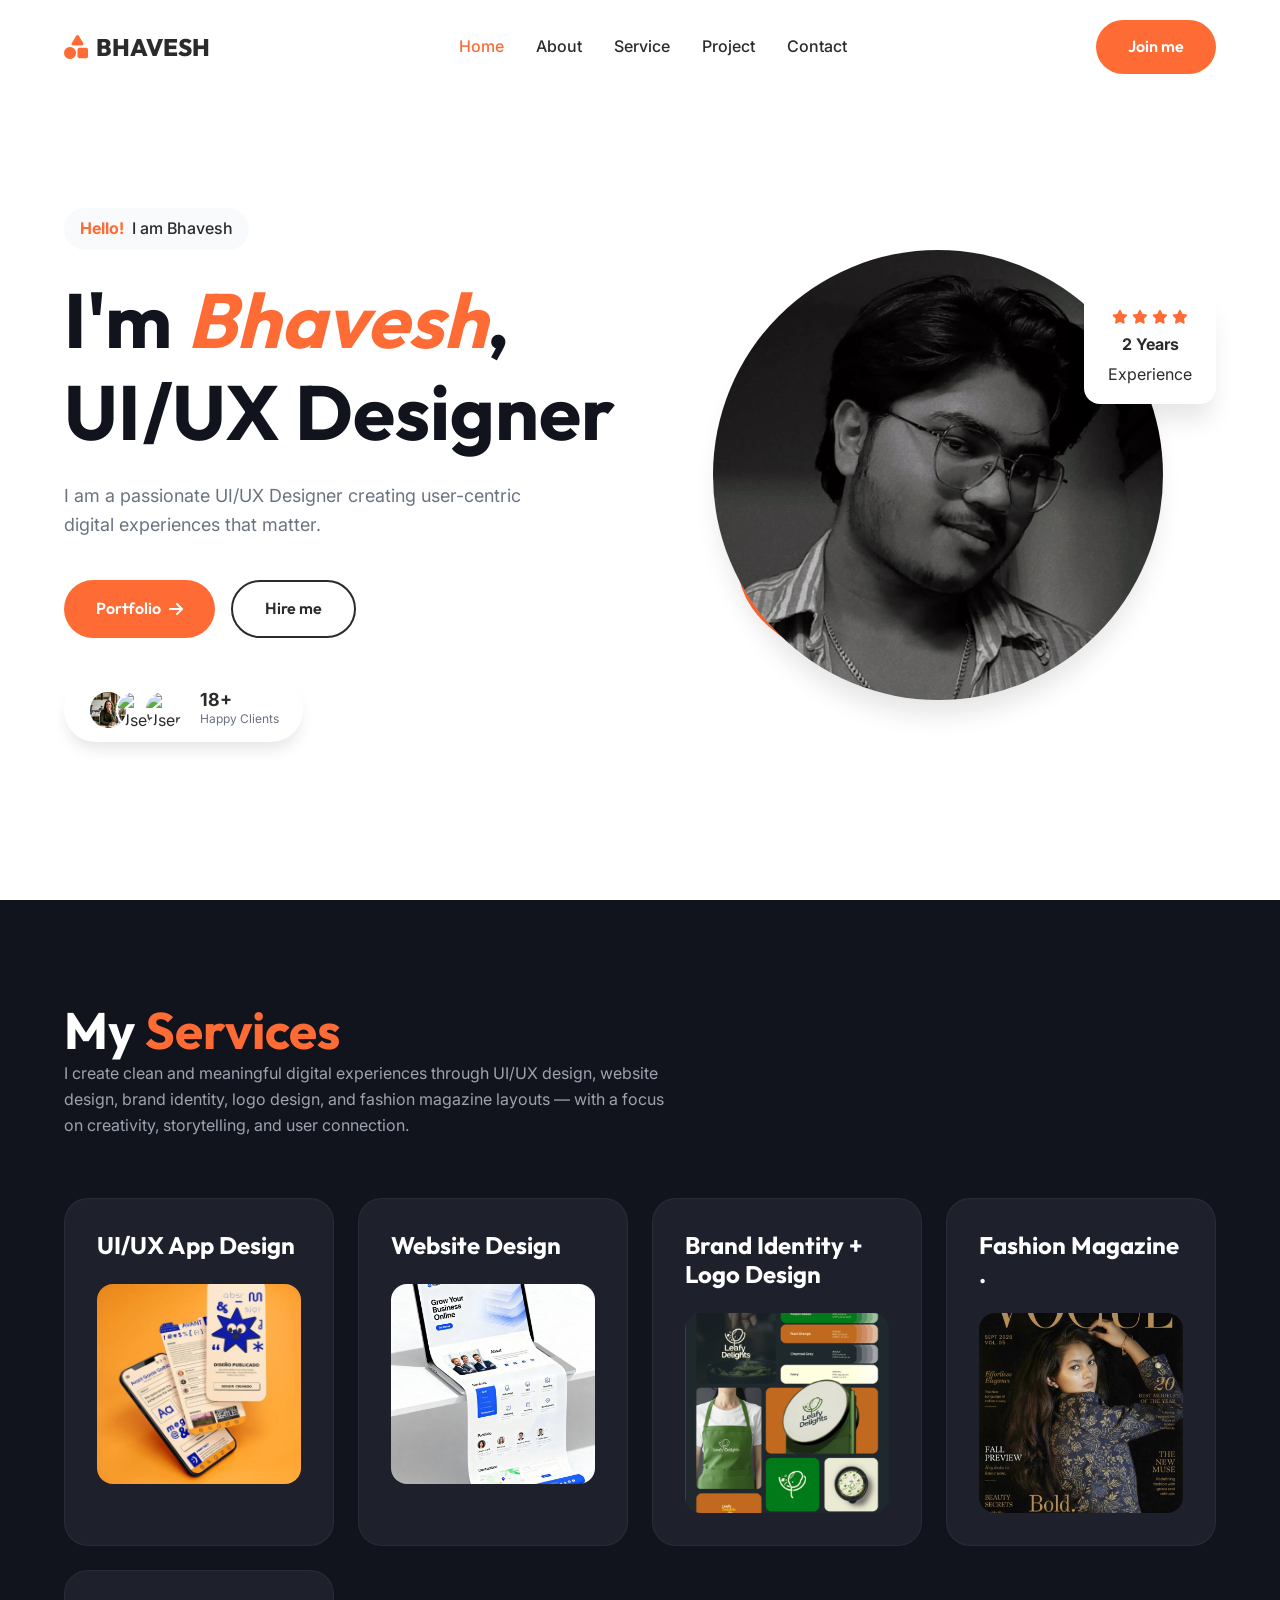
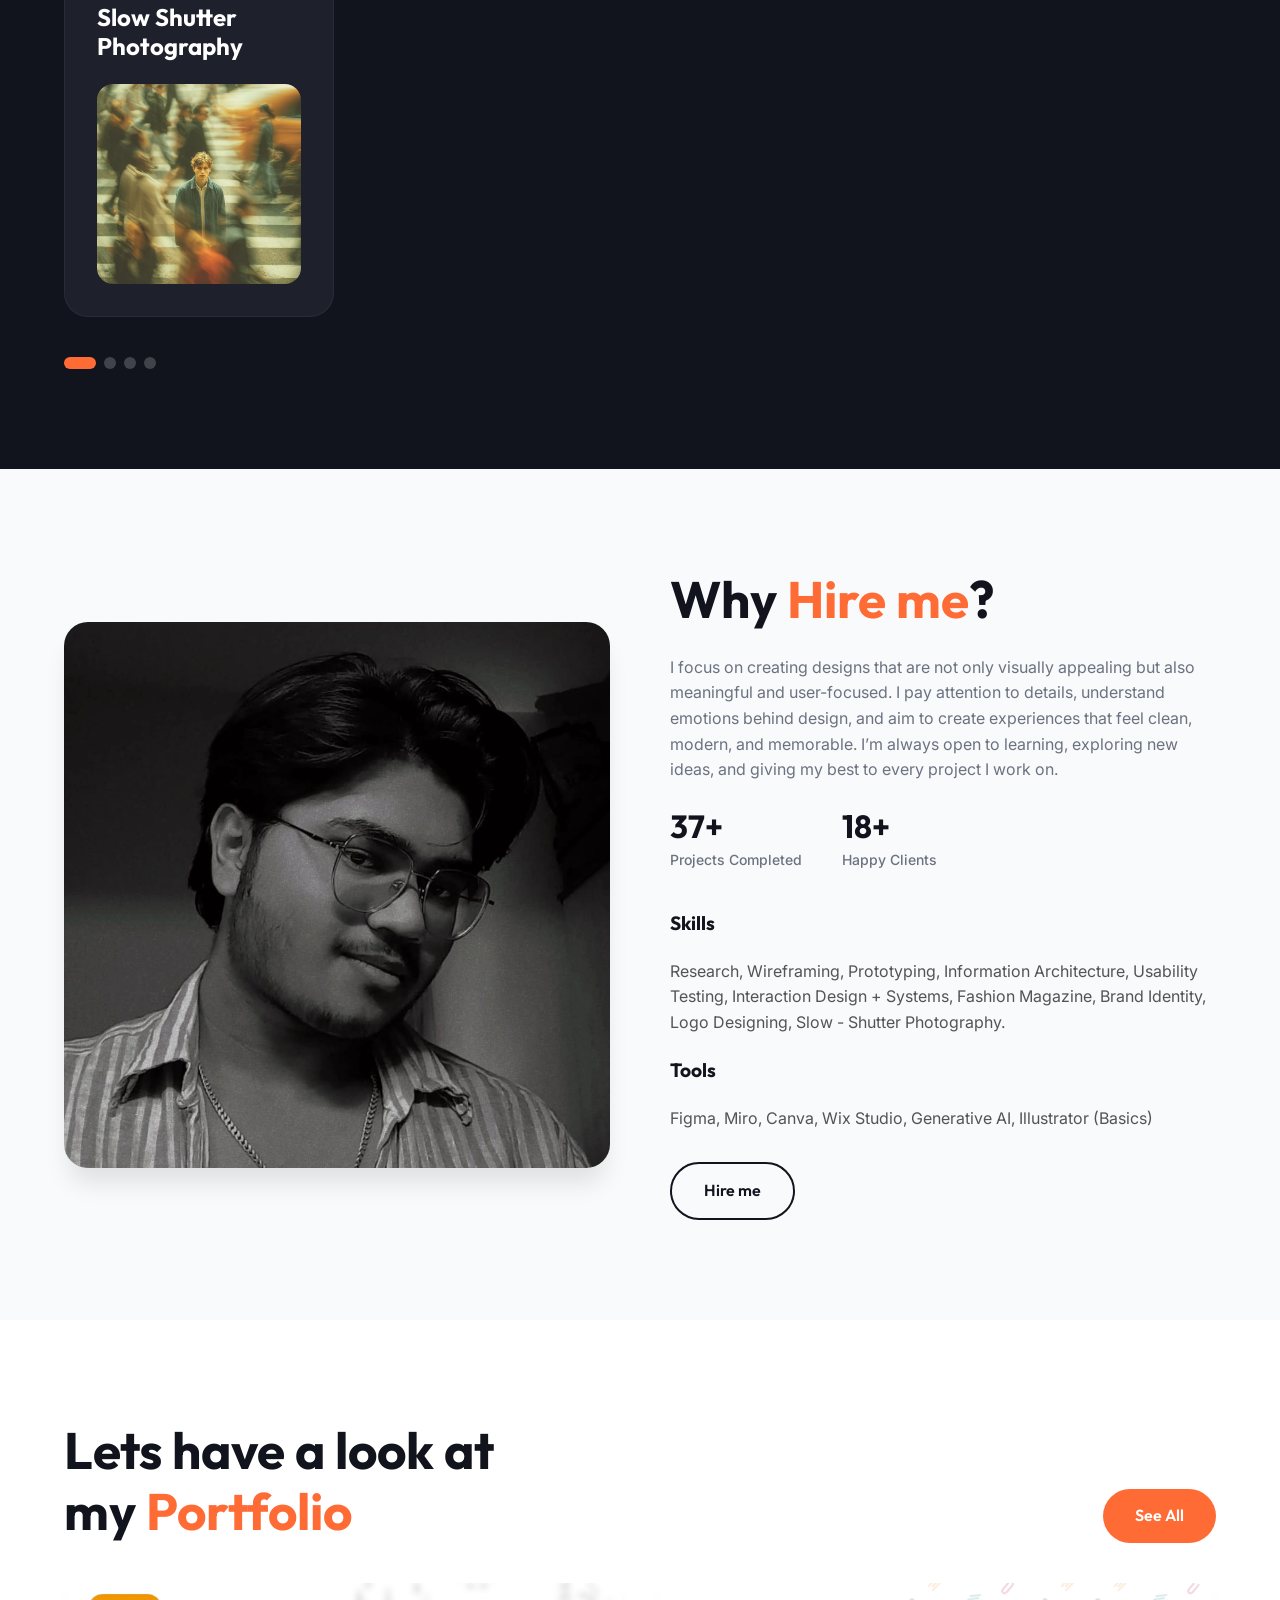
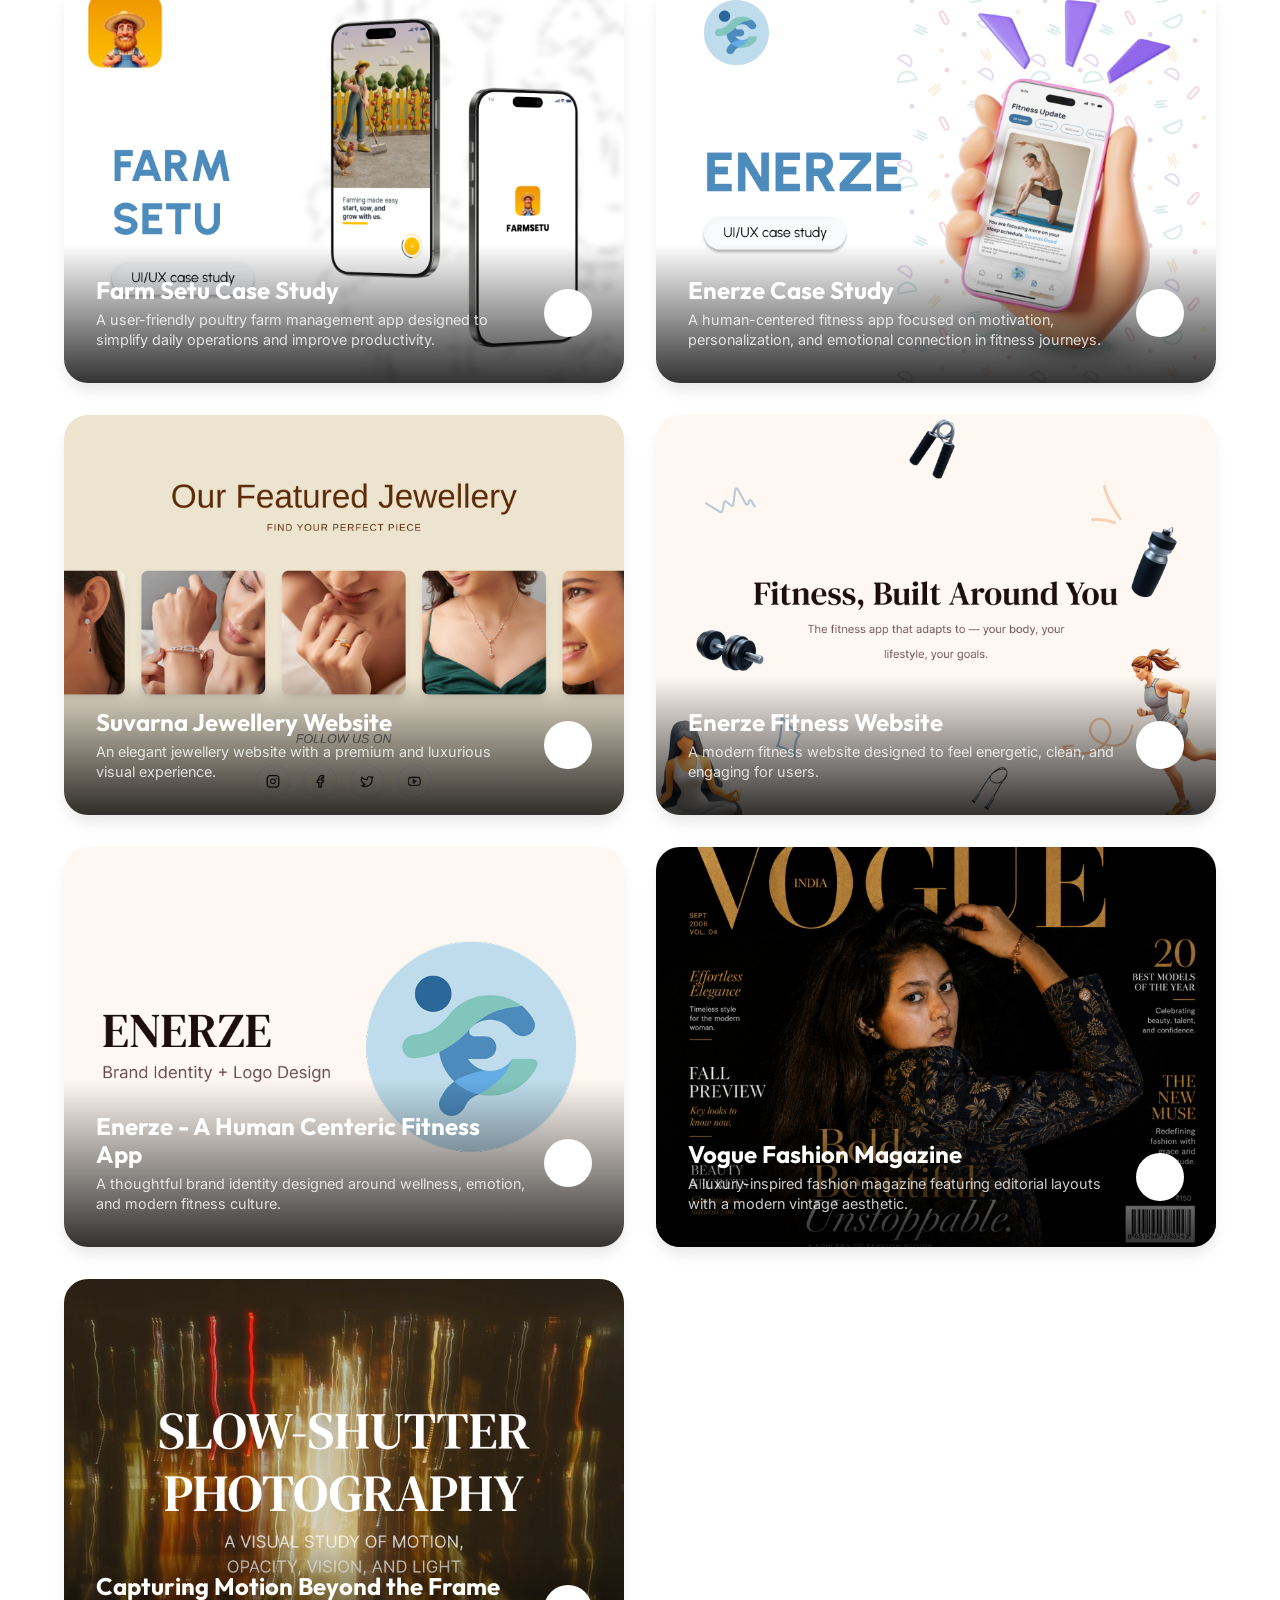
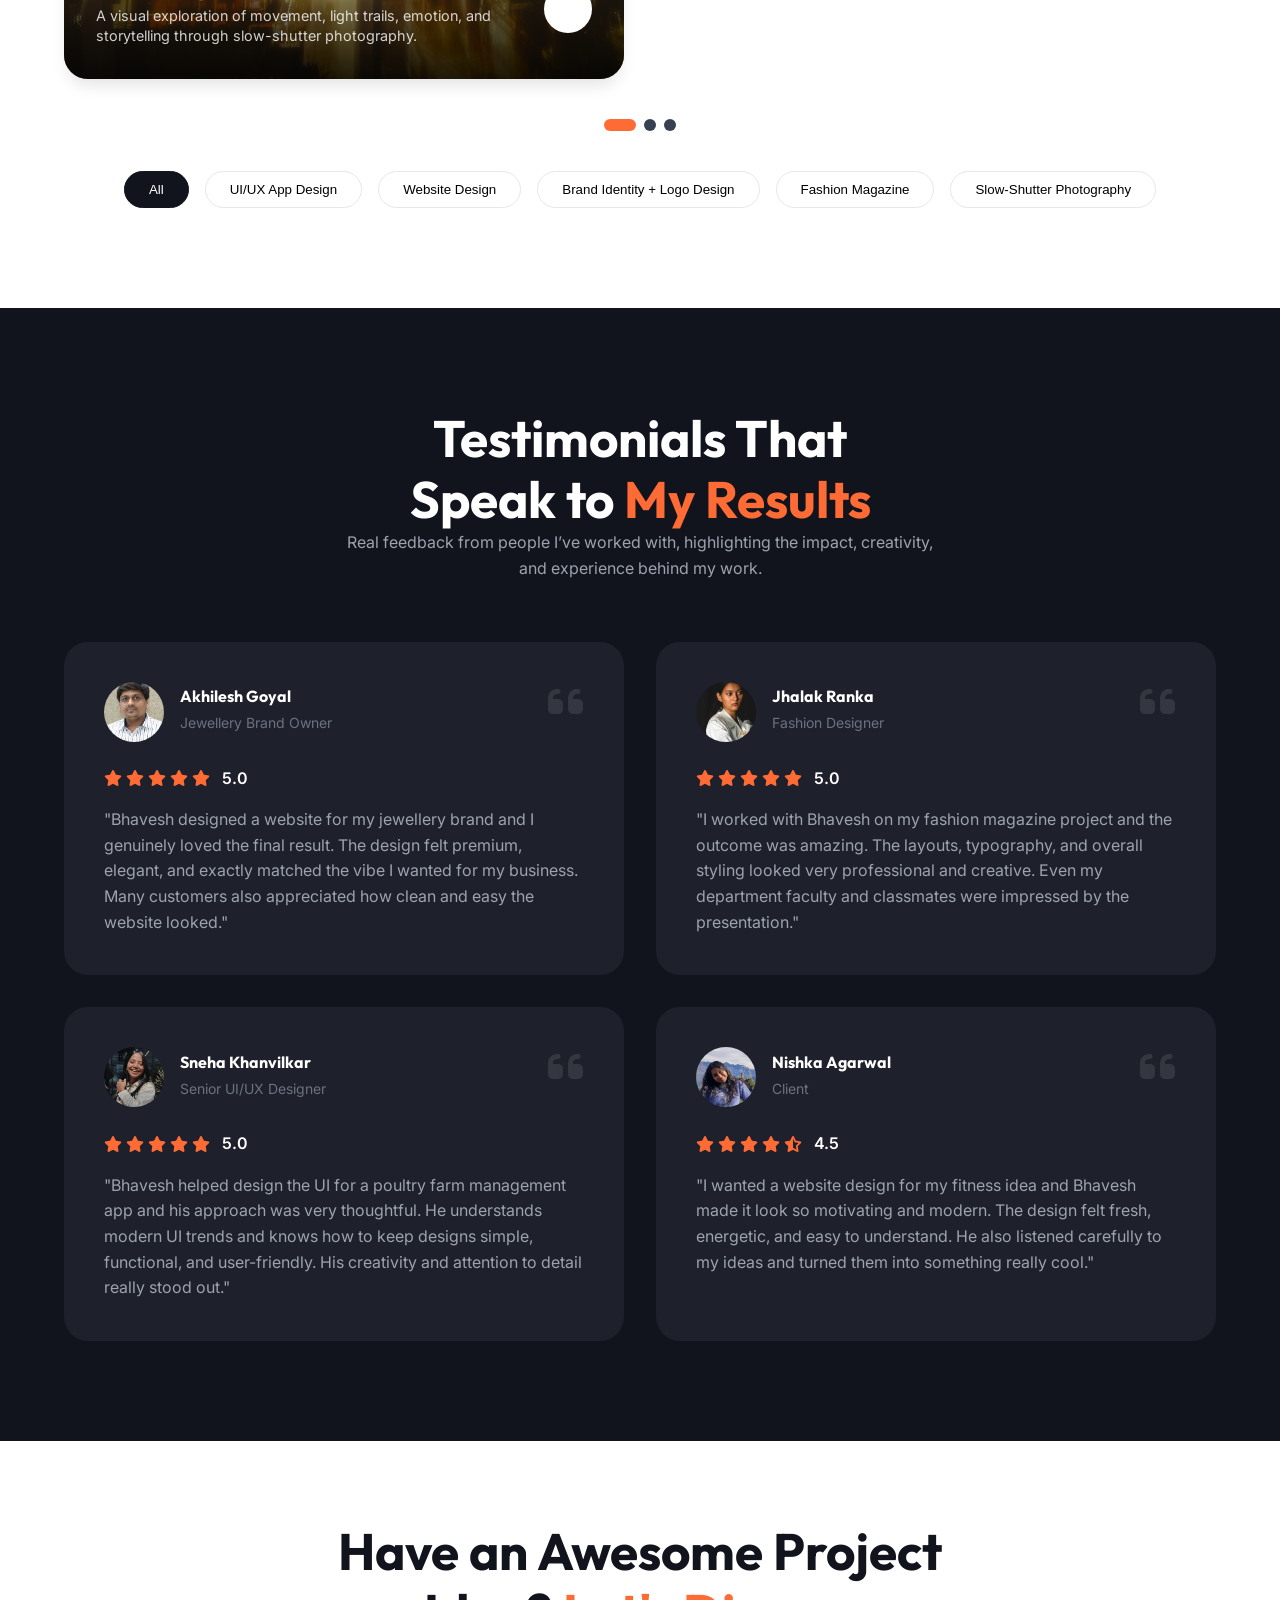
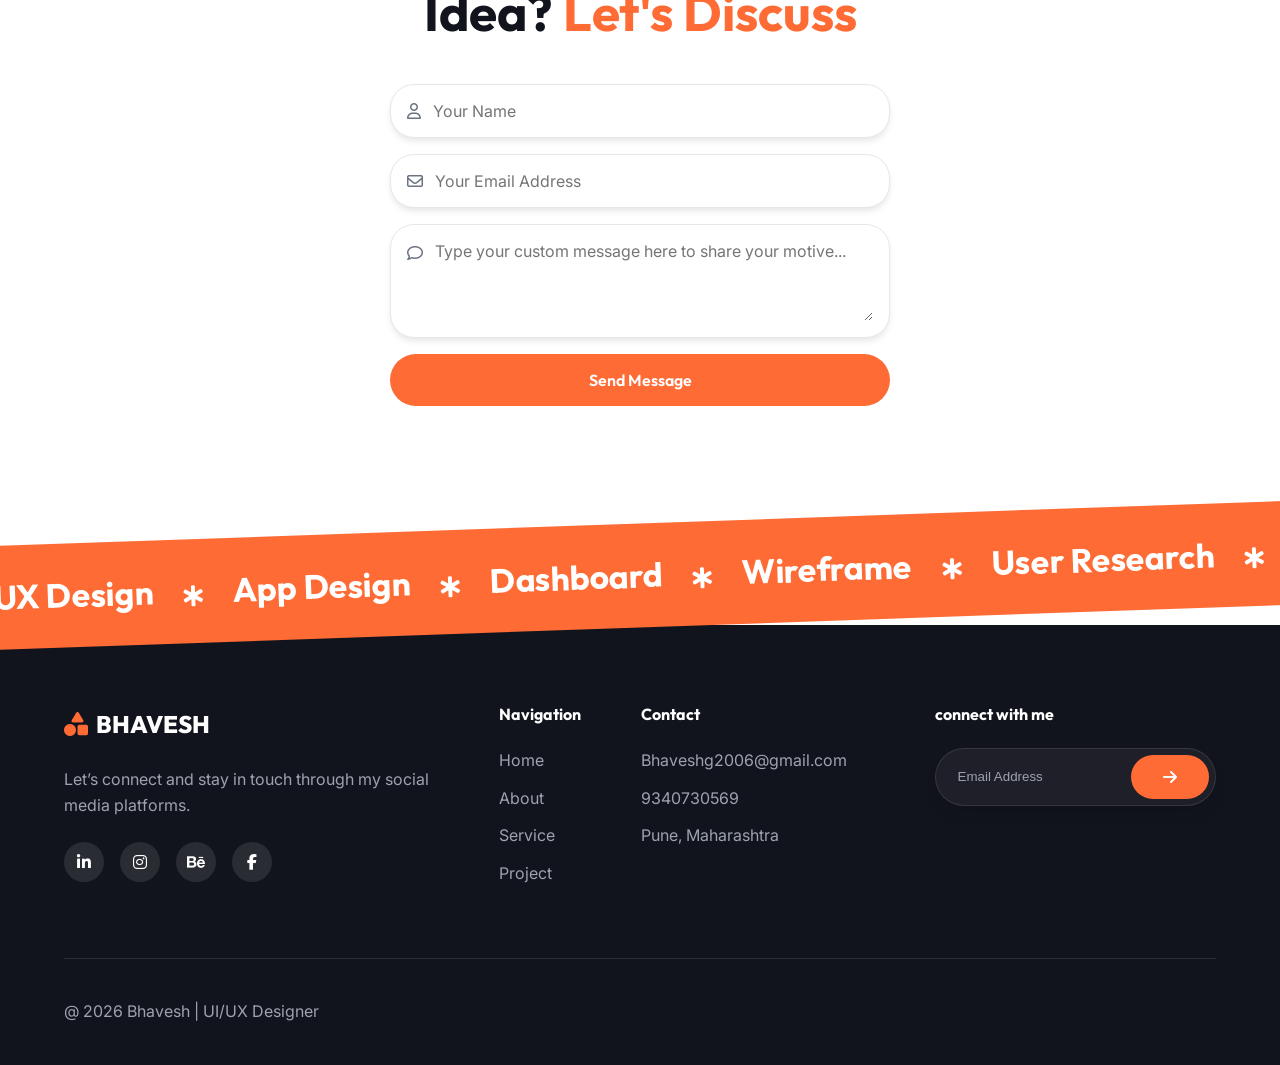
==== commit 730eb56f: "Add files via upload" ====
--- a/index.html
+++ b/index.html
@@ -453,8 +453,8 @@
                 
                 <div class="footer-newsletter">
                     <h4>connect with me</h4>
-                    <form class="email-form dark-form">
-                        <input type="email" placeholder="Email Address" required>
+                    <form action="https://formspree.io/f/xlgvprko" method="POST" class="email-form dark-form">
+                        <input type="email" name="email" placeholder="Email Address" required>
                         <button type="submit" class="btn btn-primary"><i class="fa-solid fa-arrow-right"></i></button>
                     </form>
                 </div>
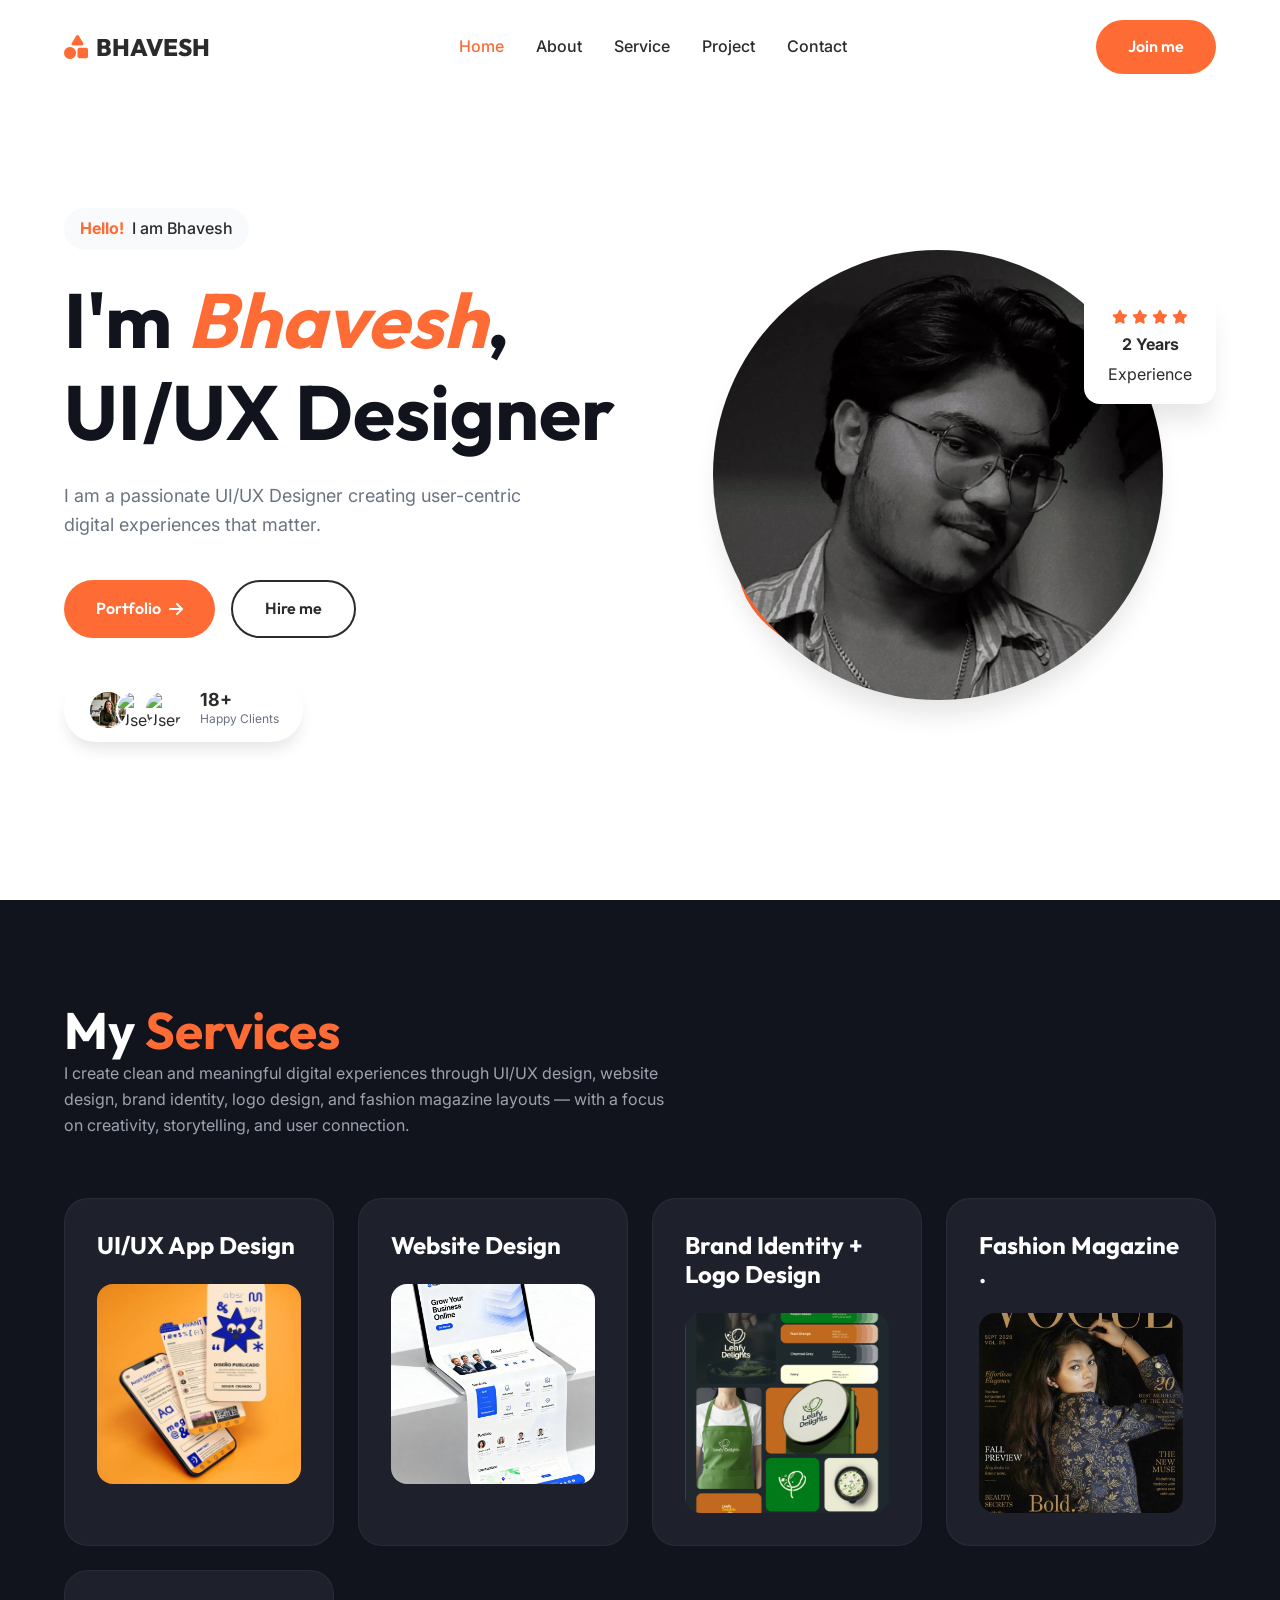
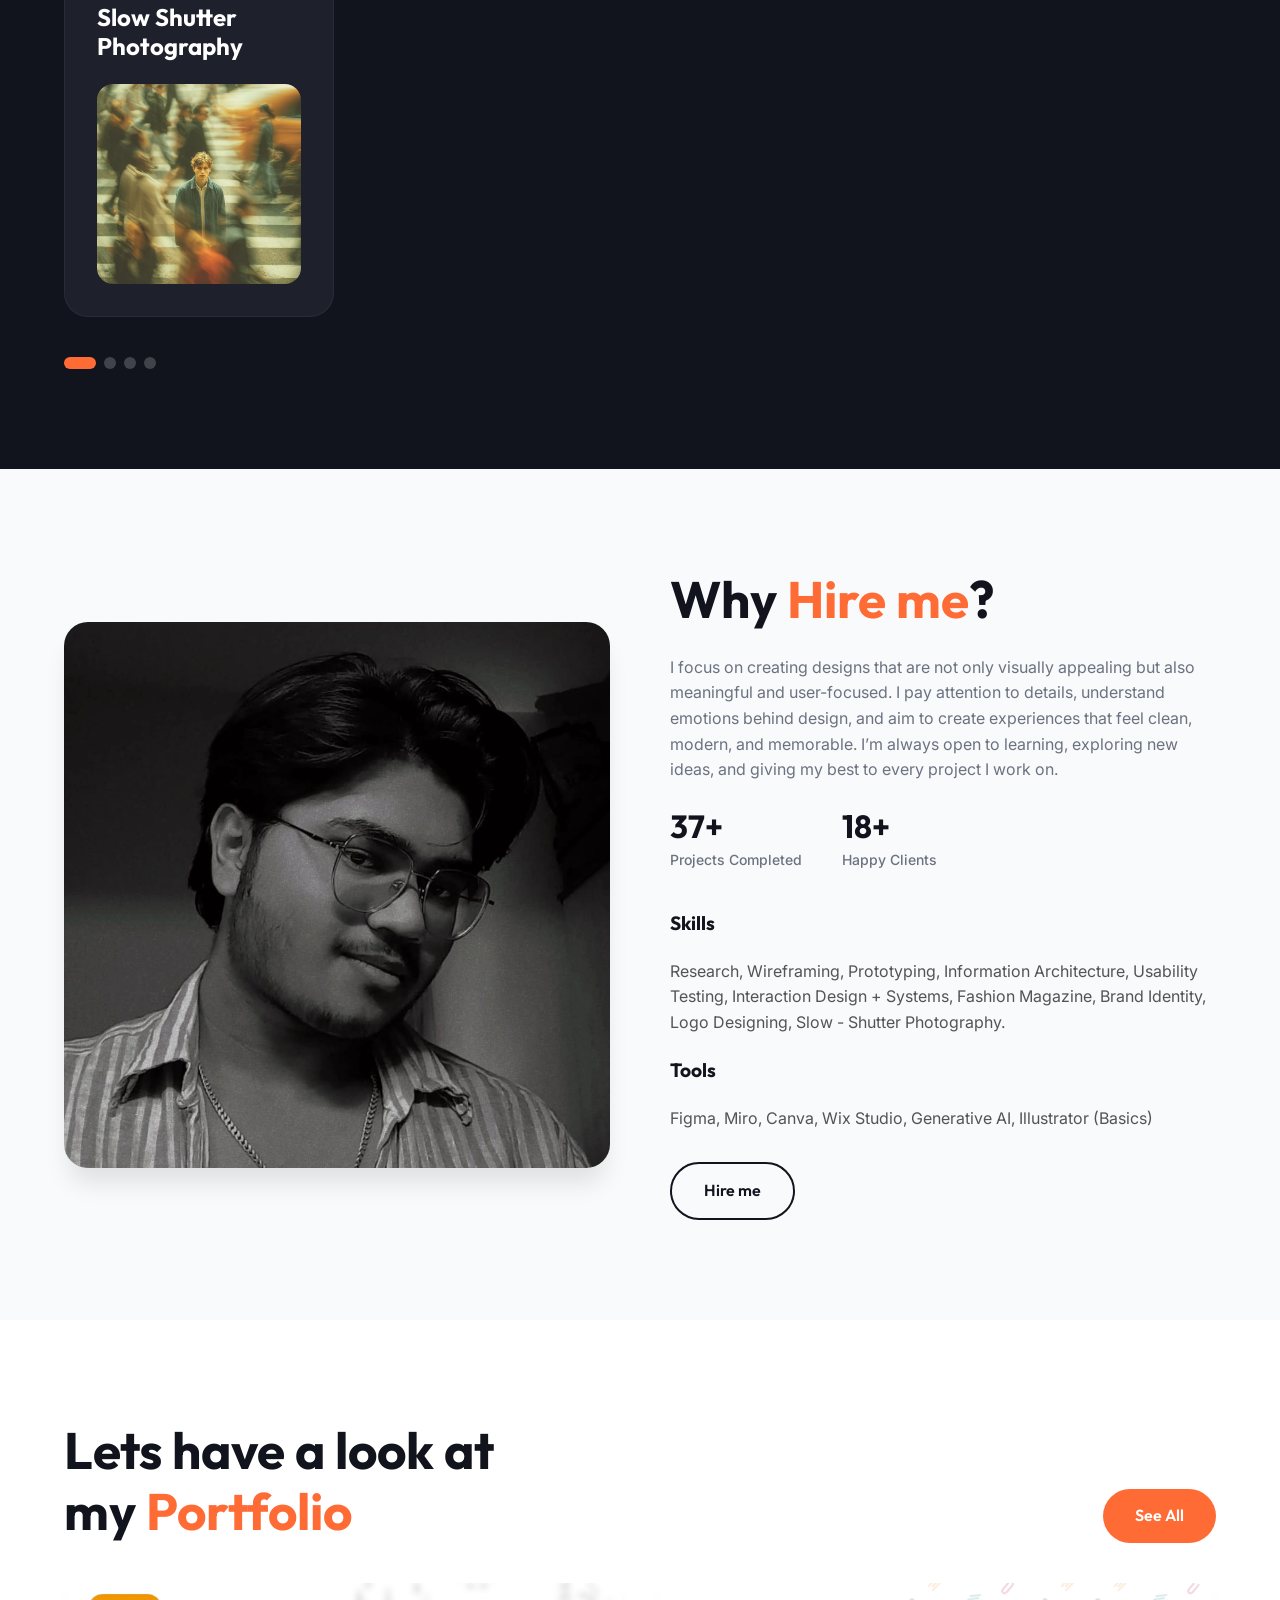
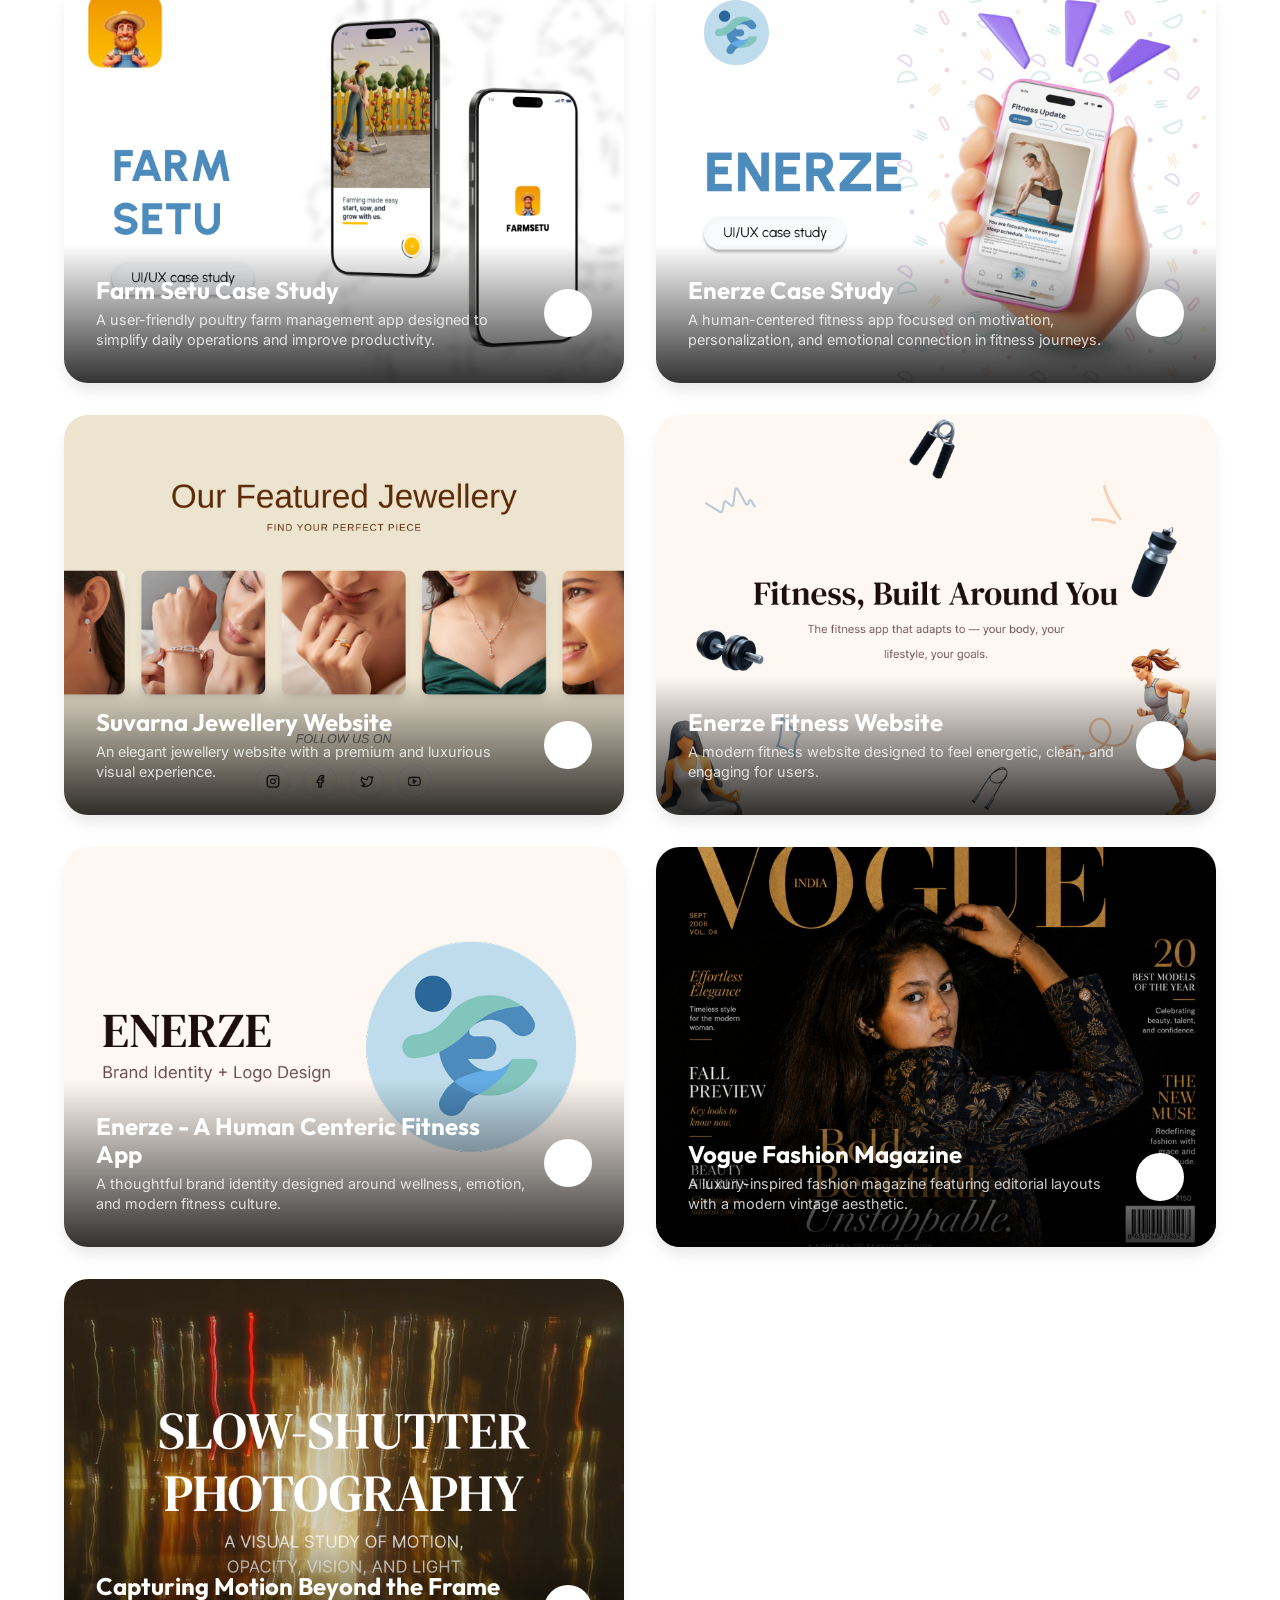
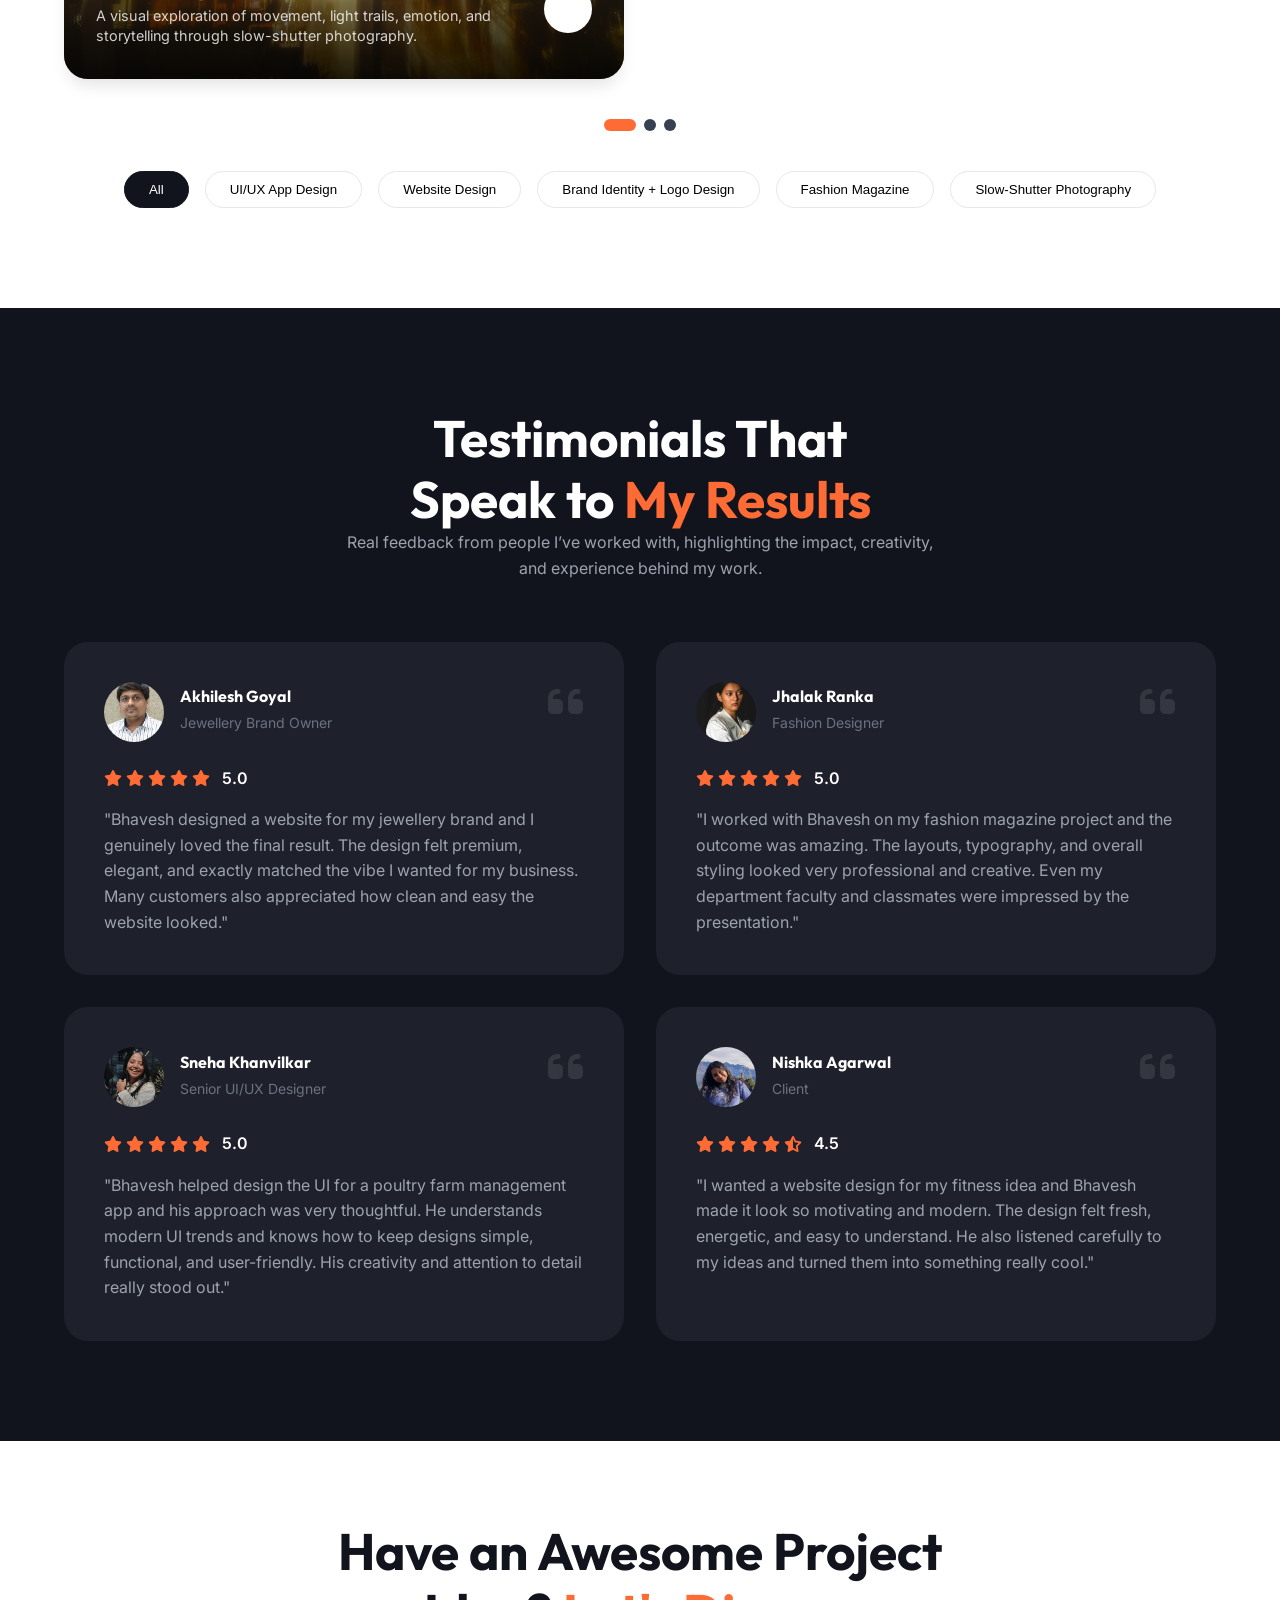
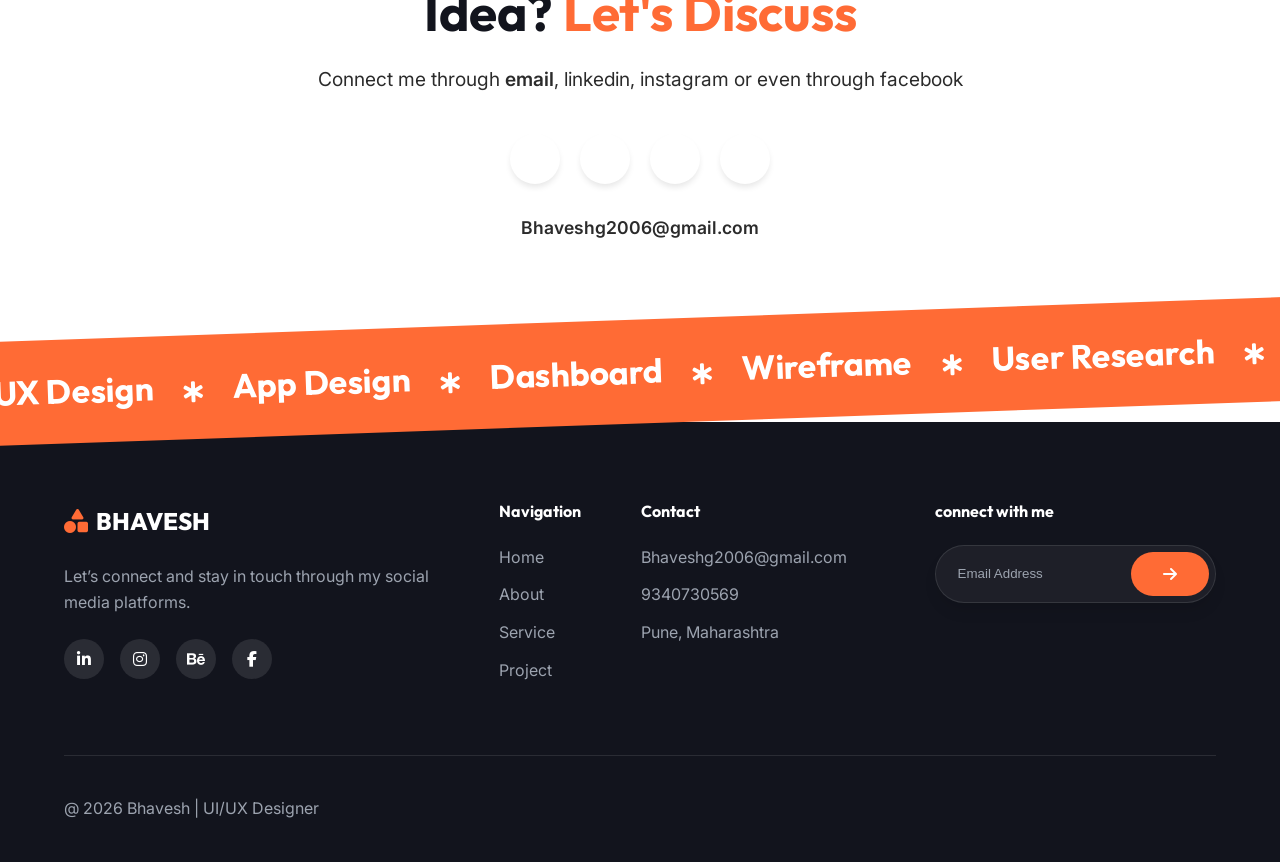
==== commit 658a5901: "Add files via upload" ====
--- a/index.html
+++ b/index.html
@@ -382,21 +382,18 @@
         <div class="container center">
             <h2>Have an Awesome Project<br>Idea? <span>Let's Discuss</span></h2>
             
-            <form action="https://formspree.io/f/xlgvprko" method="POST" class="contact-form">
-                <div class="input-wrapper">
-                    <i class="fa-regular fa-user"></i>
-                    <input type="text" name="name" placeholder="Your Name" required>
-                </div>
-                <div class="input-wrapper">
-                    <i class="fa-regular fa-envelope"></i>
-                    <input type="email" name="email" placeholder="Your Email Address" required>
-                </div>
-                <div class="input-wrapper" style="align-items: flex-start; padding-top: 16px;">
-                    <i class="fa-regular fa-comment" style="margin-top: 4px;"></i>
-                    <textarea name="message" placeholder="Type your custom message here to share your motive..." rows="4" required style="width: 100%; border: none; outline: none; font-family: var(--font-body); font-size: 16px; resize: vertical; background: transparent;"></textarea>
-                </div>
-                <button type="submit" class="btn btn-primary" style="width: 100%; justify-content: center; padding: 16px;">Send Message</button>
-            </form>
+            <p class="contact-text" style="font-size: 1.2rem; margin-top: 20px; margin-bottom: 40px; color: var(--text-color);">
+                Connect me through <a href="mailto:Bhaveshg2006@gmail.com" style="color: var(--primary-color); font-weight: 600;">email</a>, linkedin, instagram or even through facebook
+            </p>
+            <div class="social-links cta-socials" style="display: flex; gap: 20px; justify-content: center;">
+                <a href="mailto:Bhaveshg2006@gmail.com" class="social-btn" style="background: var(--background-dark); color: white; width: 50px; height: 50px; border-radius: 50%; display: flex; align-items: center; justify-content: center; font-size: 1.2rem; transition: all 0.3s ease; box-shadow: var(--shadow-sm);"><i class="fa-regular fa-envelope"></i></a>
+                <a href="https://www.linkedin.com/in/bhavesh-goyal-04851234a" target="_blank" class="social-btn" style="background: var(--background-dark); color: white; width: 50px; height: 50px; border-radius: 50%; display: flex; align-items: center; justify-content: center; font-size: 1.2rem; transition: all 0.3s ease; box-shadow: var(--shadow-sm);"><i class="fa-brands fa-linkedin-in"></i></a>
+                <a href="https://www.instagram.com/_whynot.be_?igsh=dDE4NHVvMzBtOGp6" target="_blank" class="social-btn" style="background: var(--background-dark); color: white; width: 50px; height: 50px; border-radius: 50%; display: flex; align-items: center; justify-content: center; font-size: 1.2rem; transition: all 0.3s ease; box-shadow: var(--shadow-sm);"><i class="fa-brands fa-instagram"></i></a>
+                <a href="https://www.facebook.com/bhavesh.goyal.754570" target="_blank" class="social-btn" style="background: var(--background-dark); color: white; width: 50px; height: 50px; border-radius: 50%; display: flex; align-items: center; justify-content: center; font-size: 1.2rem; transition: all 0.3s ease; box-shadow: var(--shadow-sm);"><i class="fa-brands fa-facebook-f"></i></a>
+            </div>
+            <p style="margin-top: 30px; font-weight: 600; font-size: 1.1rem;">
+                <a href="mailto:Bhaveshg2006@gmail.com" style="color: var(--primary-color);">Bhaveshg2006@gmail.com</a>
+            </p>
         </div>
     </section>
 
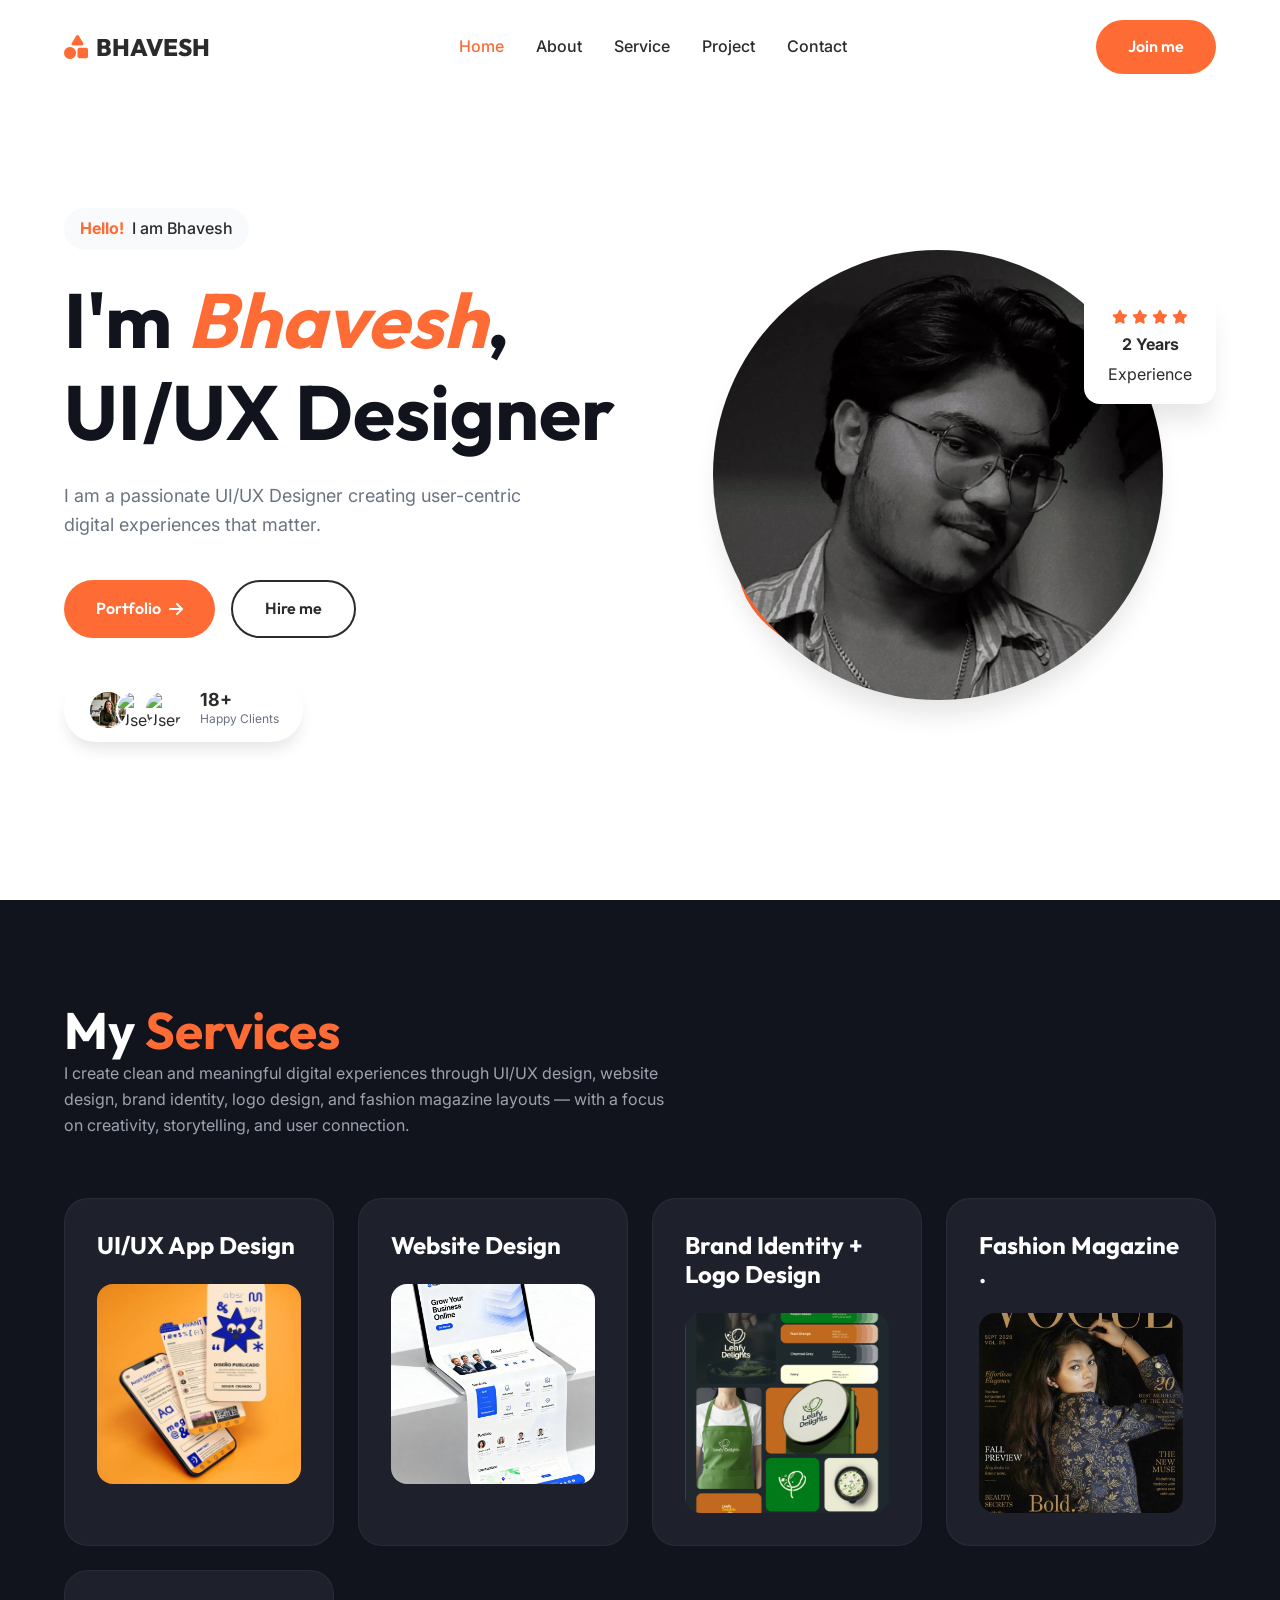
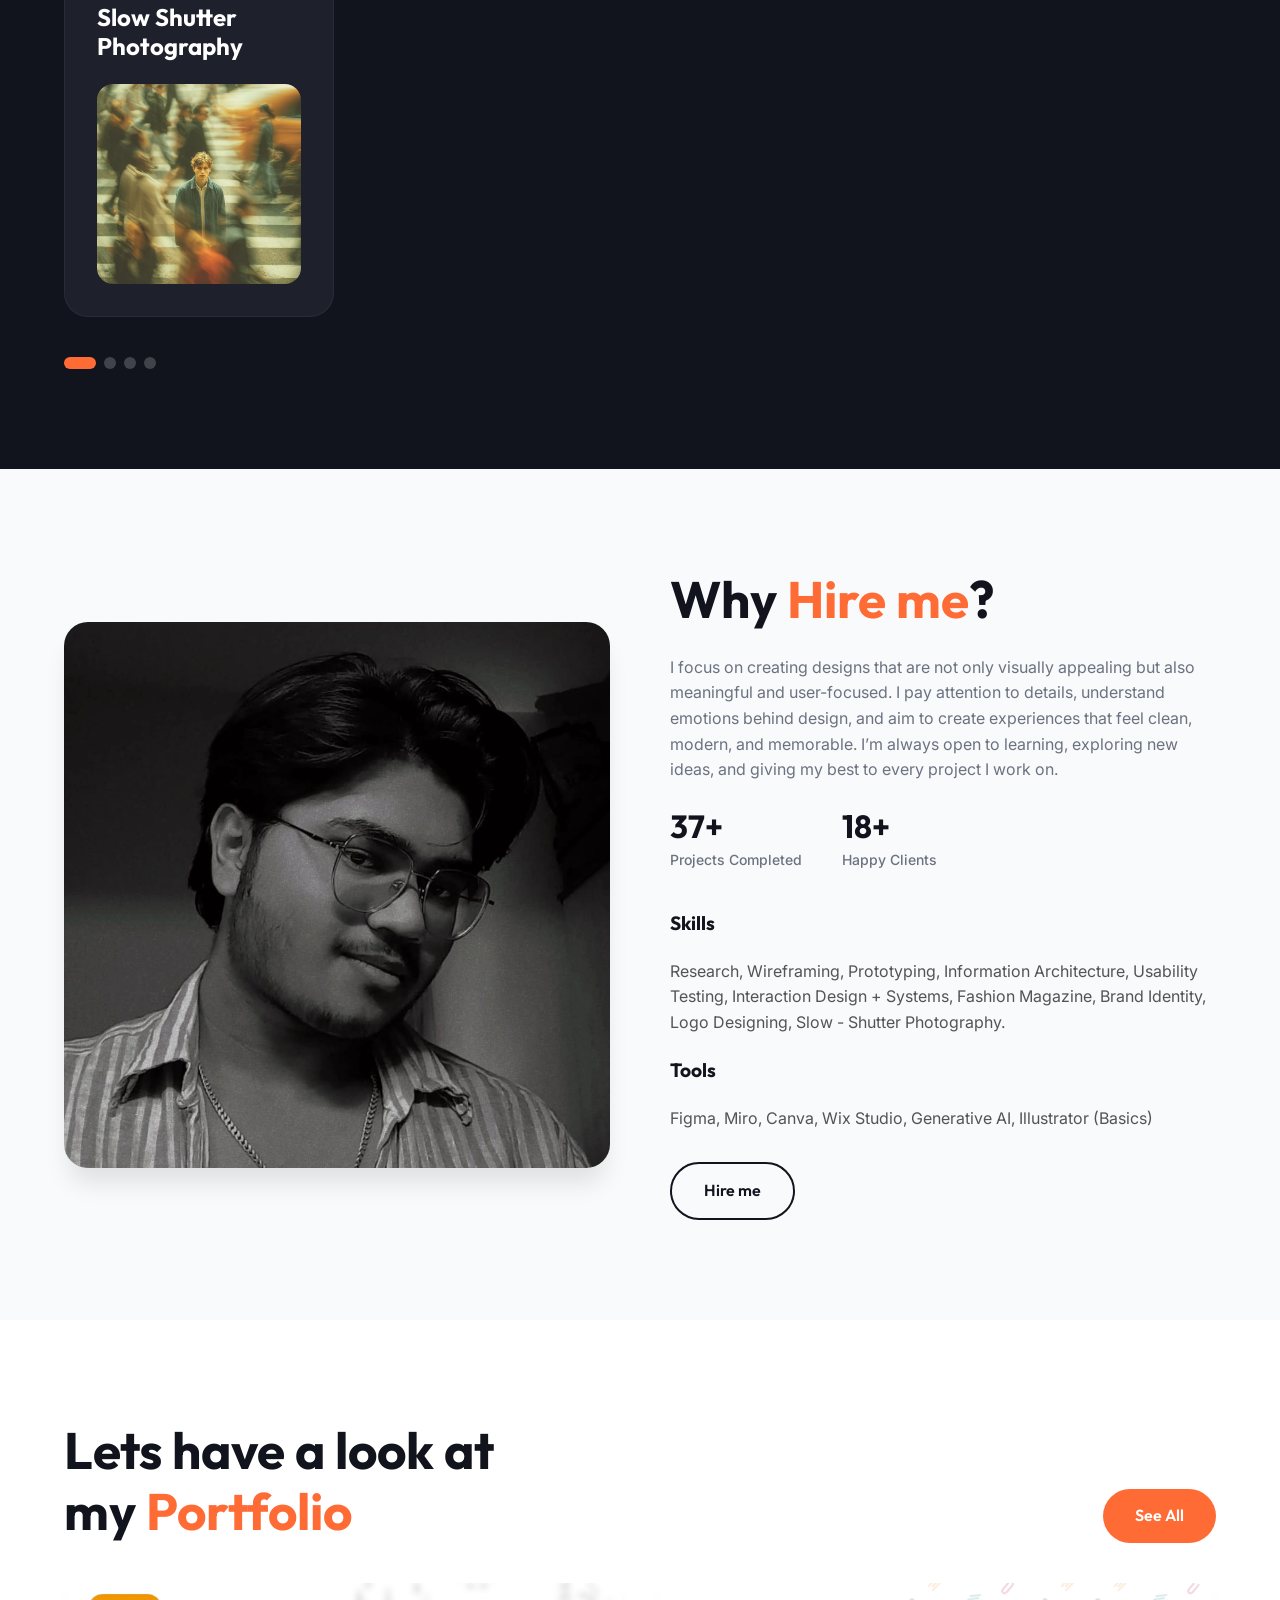
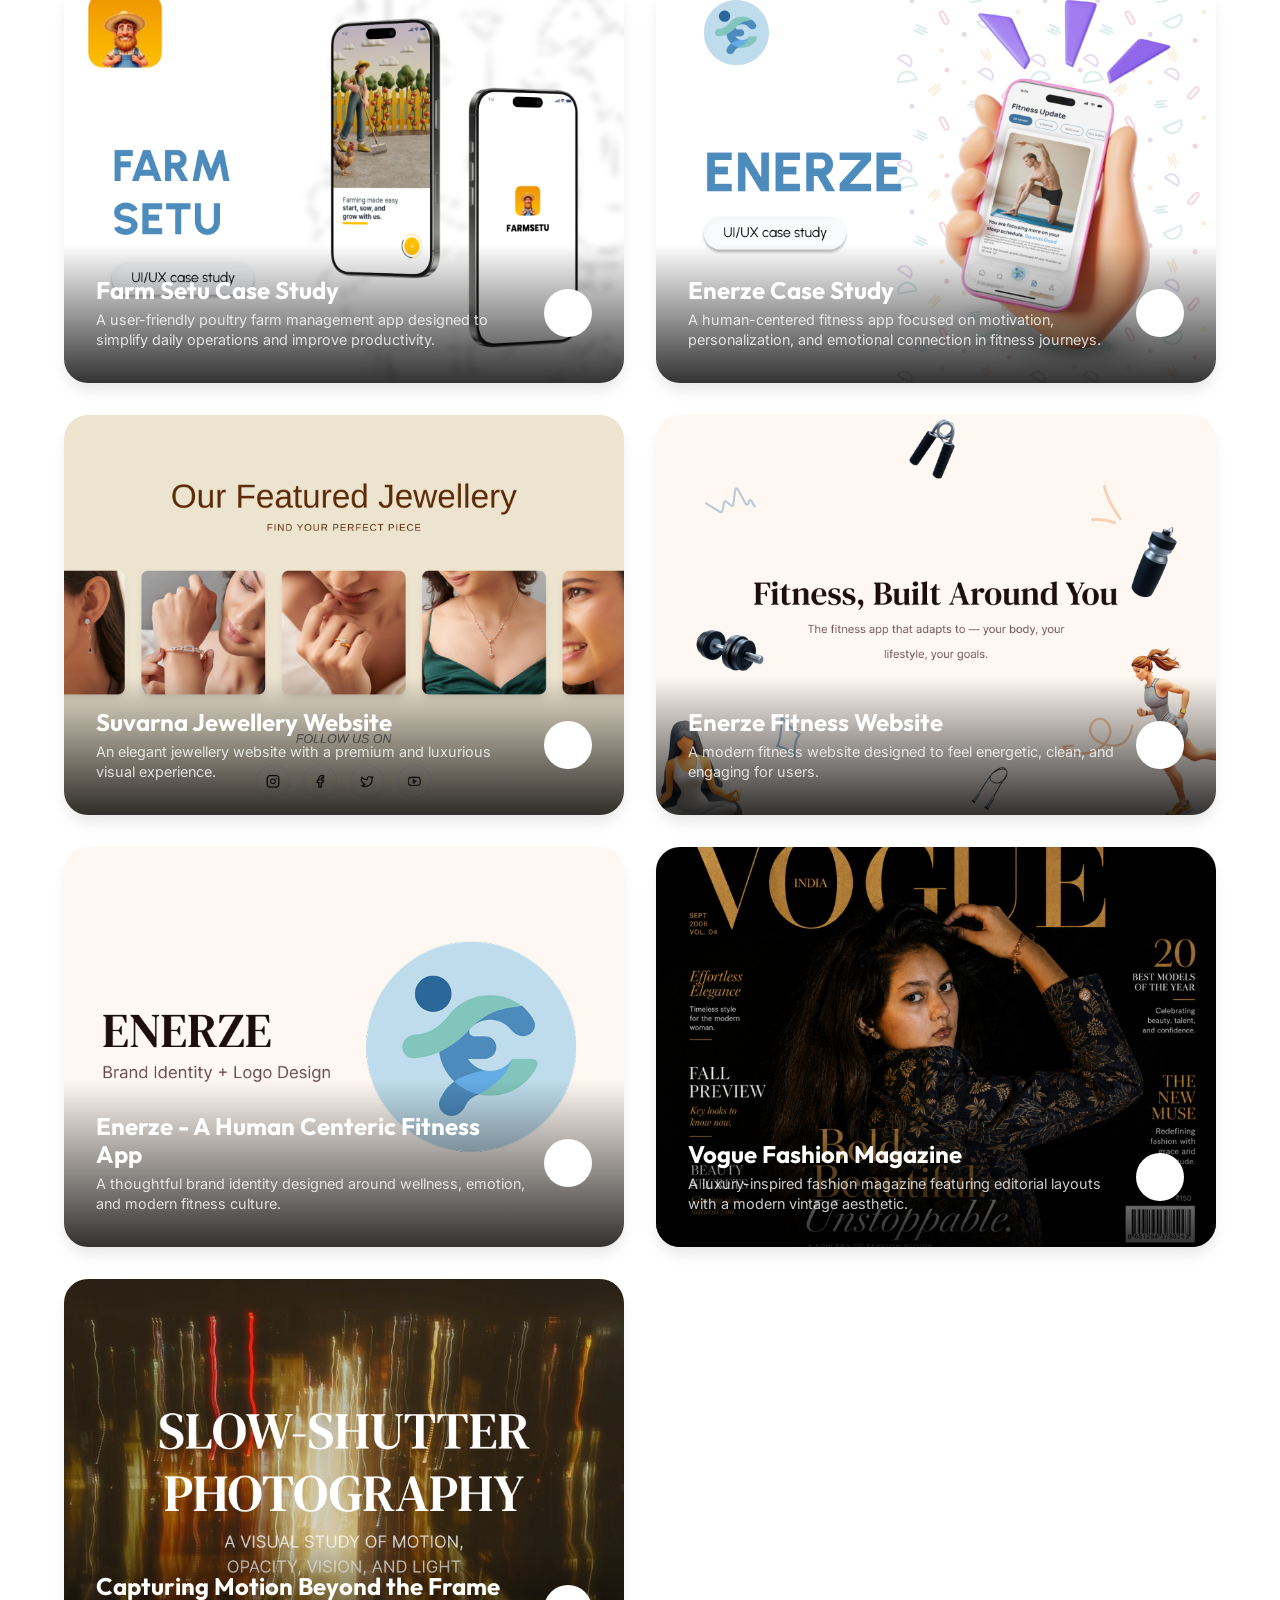
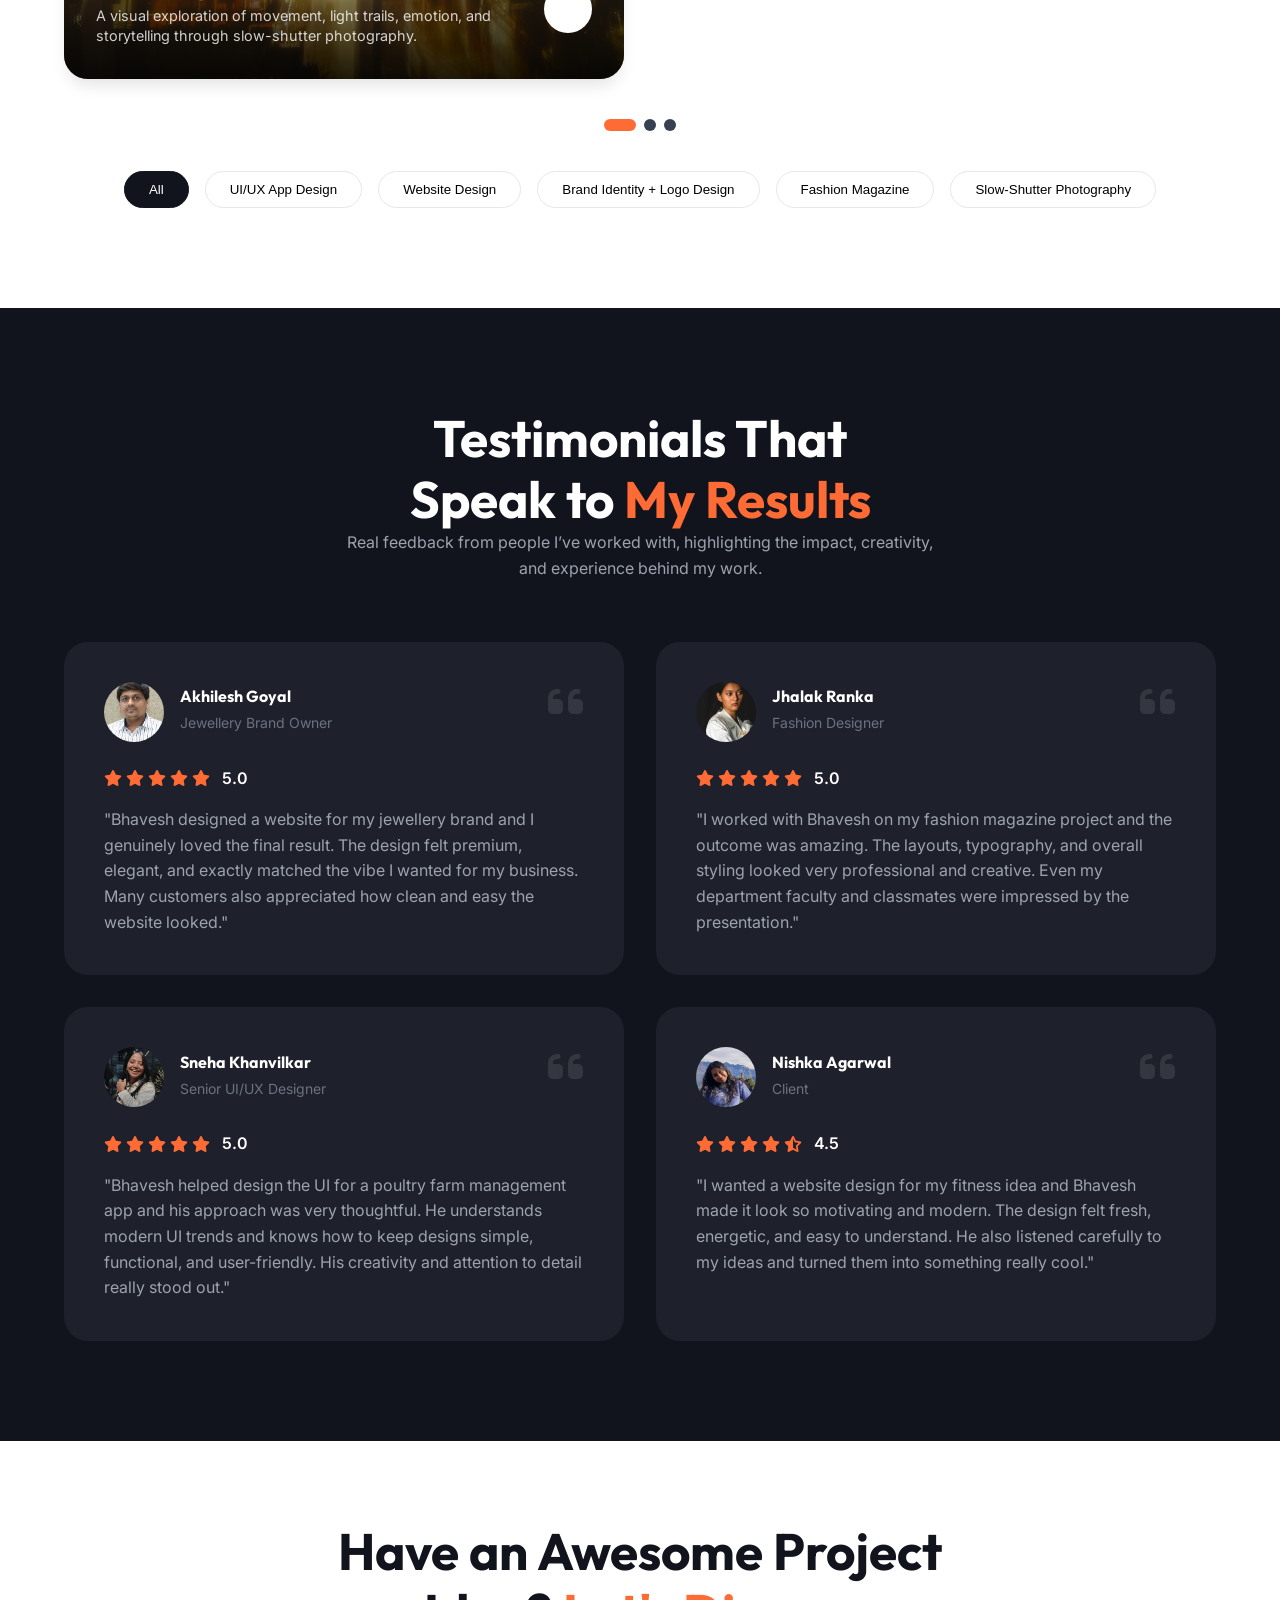
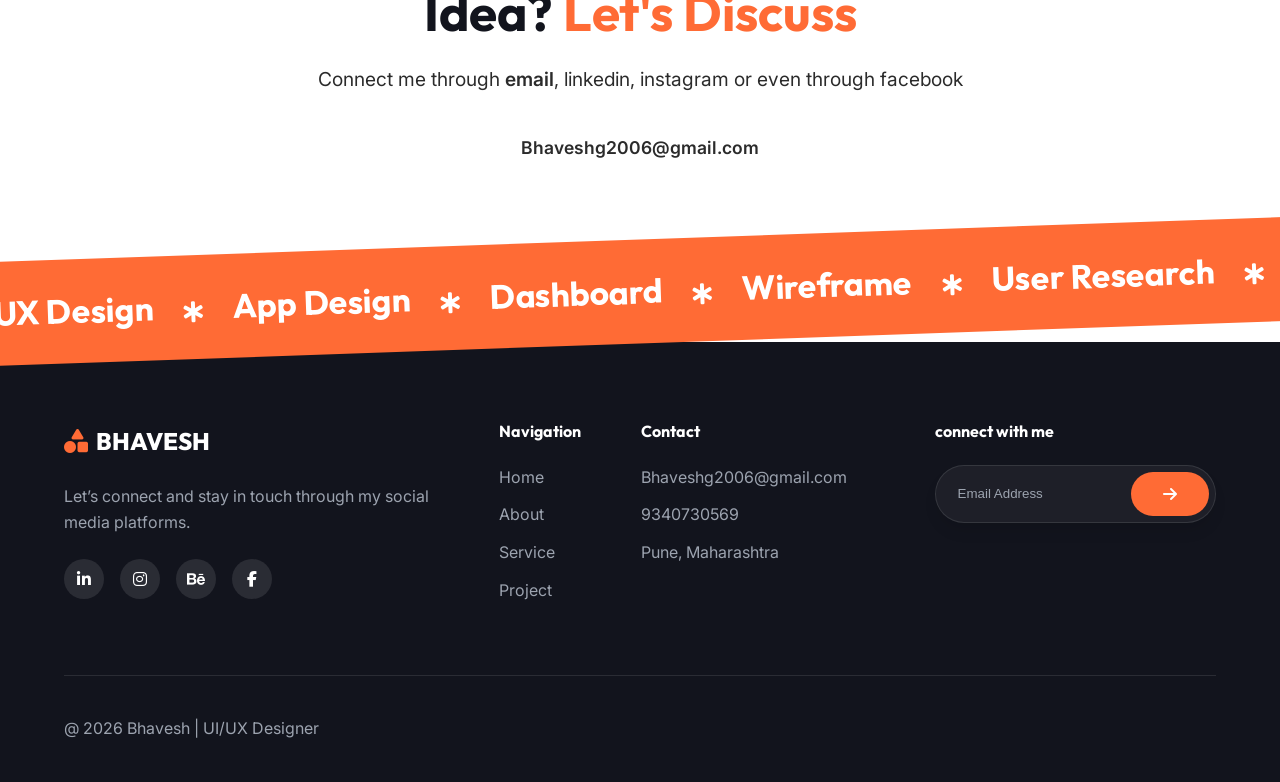
==== commit 0b7f21fb: "Add files via upload" ====
--- a/index.html
+++ b/index.html
@@ -385,12 +385,6 @@
             <p class="contact-text" style="font-size: 1.2rem; margin-top: 20px; margin-bottom: 40px; color: var(--text-color);">
                 Connect me through <a href="mailto:Bhaveshg2006@gmail.com" style="color: var(--primary-color); font-weight: 600;">email</a>, linkedin, instagram or even through facebook
             </p>
-            <div class="social-links cta-socials" style="display: flex; gap: 20px; justify-content: center;">
-                <a href="mailto:Bhaveshg2006@gmail.com" class="social-btn" style="background: var(--background-dark); color: white; width: 50px; height: 50px; border-radius: 50%; display: flex; align-items: center; justify-content: center; font-size: 1.2rem; transition: all 0.3s ease; box-shadow: var(--shadow-sm);"><i class="fa-regular fa-envelope"></i></a>
-                <a href="https://www.linkedin.com/in/bhavesh-goyal-04851234a" target="_blank" class="social-btn" style="background: var(--background-dark); color: white; width: 50px; height: 50px; border-radius: 50%; display: flex; align-items: center; justify-content: center; font-size: 1.2rem; transition: all 0.3s ease; box-shadow: var(--shadow-sm);"><i class="fa-brands fa-linkedin-in"></i></a>
-                <a href="https://www.instagram.com/_whynot.be_?igsh=dDE4NHVvMzBtOGp6" target="_blank" class="social-btn" style="background: var(--background-dark); color: white; width: 50px; height: 50px; border-radius: 50%; display: flex; align-items: center; justify-content: center; font-size: 1.2rem; transition: all 0.3s ease; box-shadow: var(--shadow-sm);"><i class="fa-brands fa-instagram"></i></a>
-                <a href="https://www.facebook.com/bhavesh.goyal.754570" target="_blank" class="social-btn" style="background: var(--background-dark); color: white; width: 50px; height: 50px; border-radius: 50%; display: flex; align-items: center; justify-content: center; font-size: 1.2rem; transition: all 0.3s ease; box-shadow: var(--shadow-sm);"><i class="fa-brands fa-facebook-f"></i></a>
-            </div>
             <p style="margin-top: 30px; font-weight: 600; font-size: 1.1rem;">
                 <a href="mailto:Bhaveshg2006@gmail.com" style="color: var(--primary-color);">Bhaveshg2006@gmail.com</a>
             </p>
